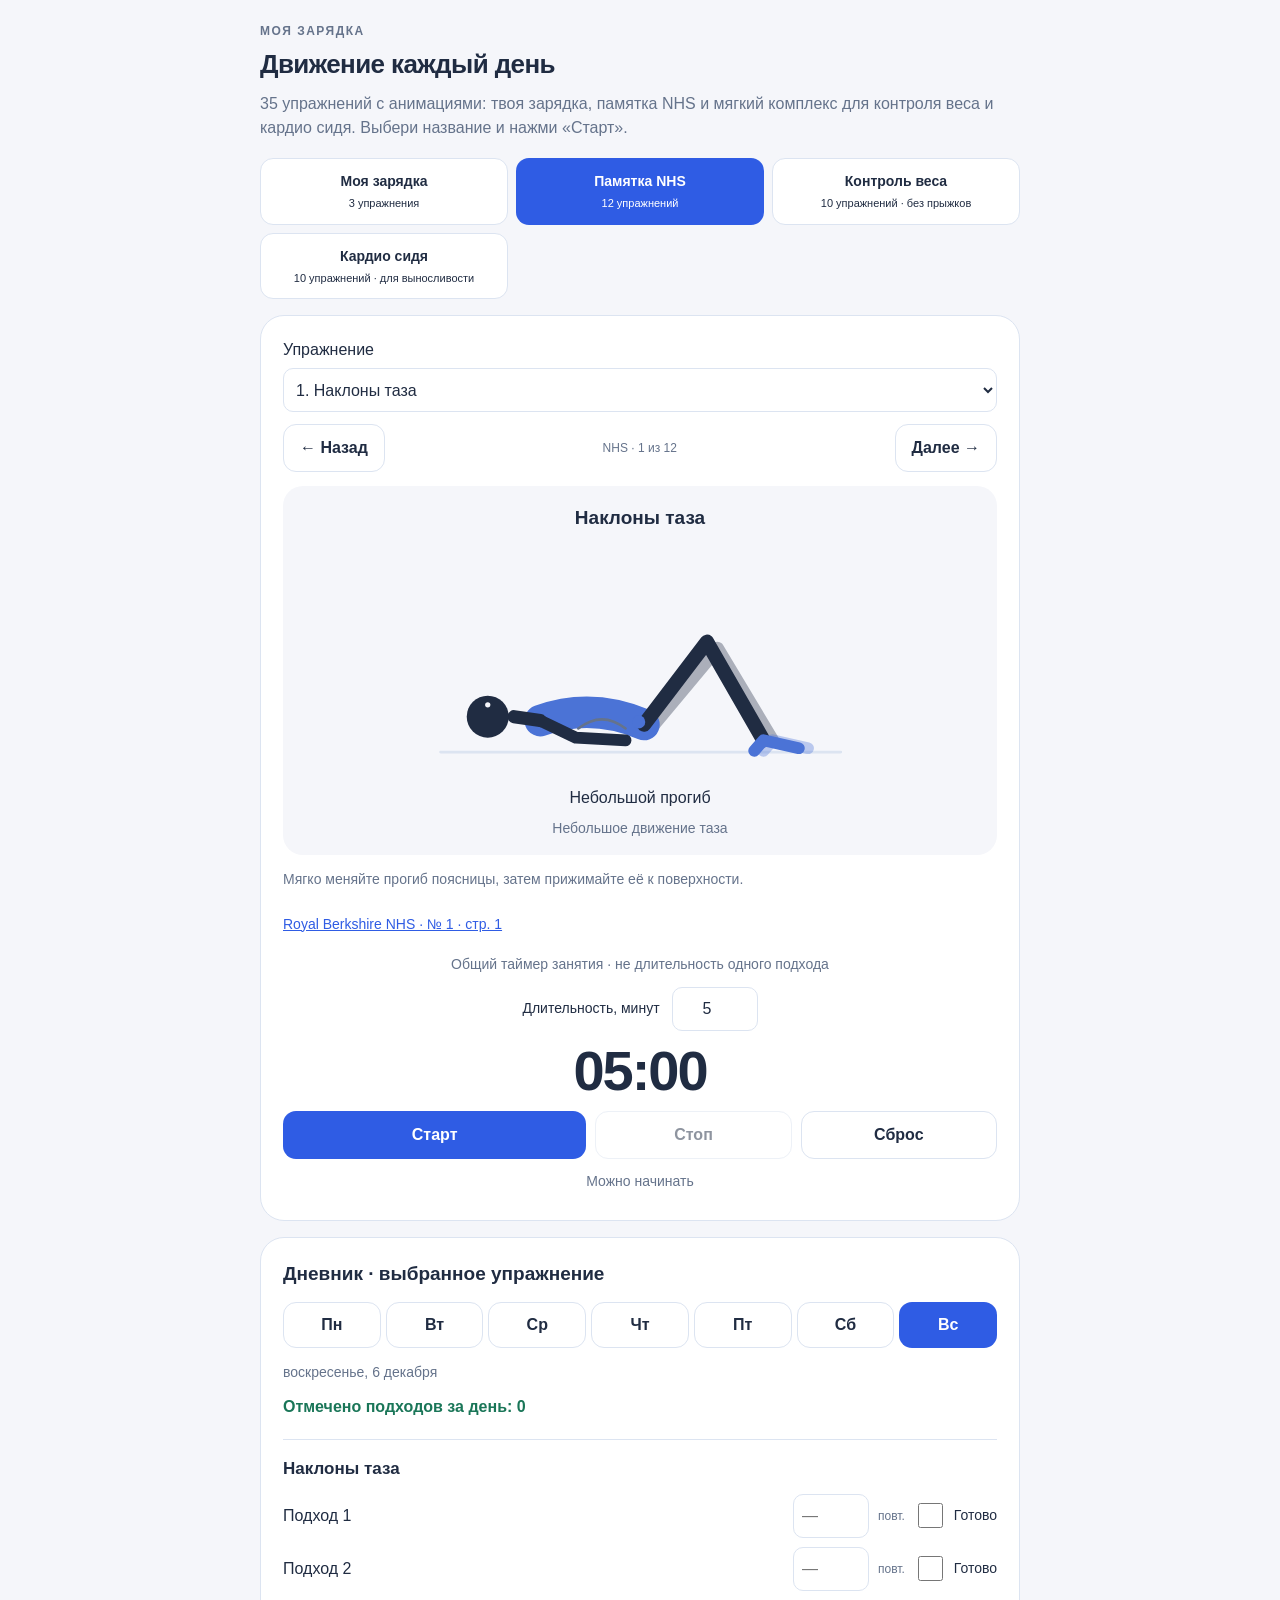
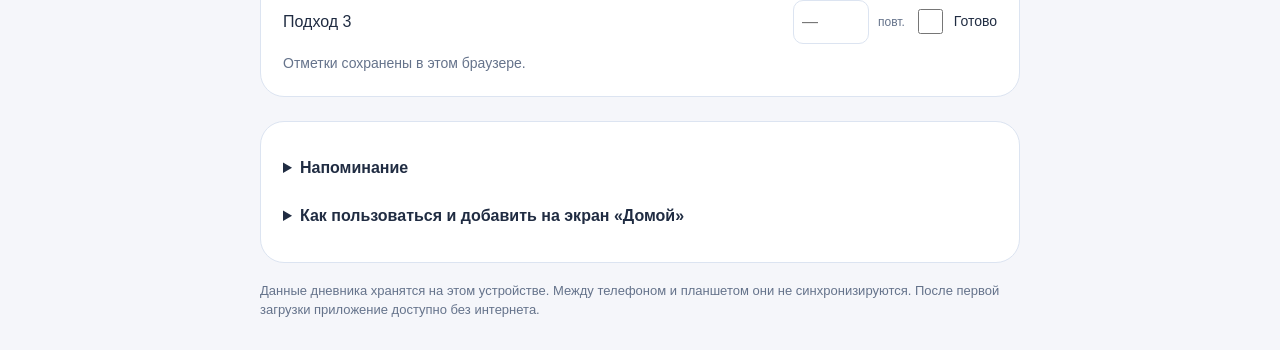
==== index.html @ 51c85629 "Add 10 seated cardio animations and fix opposite arm movement when marching" ====
<!doctype html>
<html lang="ru"><head><meta charset="utf-8"><meta name="viewport" content="width=device-width,initial-scale=1,viewport-fit=cover"><meta name="theme-color" content="#2f5ce4"><meta name="apple-mobile-web-app-capable" content="yes"><meta name="apple-mobile-web-app-title" content="Зарядка"><meta name="apple-mobile-web-app-status-bar-style" content="default"><meta name="description" content="Личный дневник зарядки с анимациями упражнений, таймером и отметками подходов."><title>Моя зарядка</title><link rel="stylesheet" href="./style.css?v=8"><link rel="manifest" href="./manifest.webmanifest"><link rel="apple-touch-icon" href="./assets/apple-touch-icon.png"><link rel="icon" href="./assets/icon-192.png"></head><body><main>
<div id="morning-workout-animated">
  <section data-screen="workout">
    <div class="viz-row" style="justify-content:space-between">
      <div><div class="eyebrow">Моя зарядка</div><h2>Движение каждый день</h2></div>
      
    </div>
    <p class="intro">35 упражнений с анимациями: твоя зарядка, памятка NHS и мягкий комплекс для контроля веса и кардио сидя. Выбери название и нажми «Старт».</p>
    <nav class="block-picker" aria-label="Блоки упражнений">
      <button type="button" class="btn" data-action="group-personal">Моя зарядка <small>3 упражнения</small></button>
      <button type="button" class="btn" data-action="group-nhs">Памятка NHS <small>12 упражнений</small></button>
      <button type="button" class="btn" data-action="group-weight">Контроль веса <small>10 упражнений · без прыжков</small></button>
      <button type="button" class="btn" data-action="group-cardio">Кардио сидя <small>10 упражнений · для выносливости</small></button>
    </nav>
    <p class="weight-guidance text-small" data-value="cardio-guidance" hidden>Выбирай подходящие движения, не обязательно все подряд. Устойчивый стул, стопы достают до пола. Начни с лёгкой разминки; заверши постепенным замедлением. Дыши свободно, сохраняй возможность говорить. Делай паузы по самочувствию. При головокружении, боли в груди или необычной одышке остановись. При нарушении равновесия согласуй новые движения с физиотерапевтом. Это варианты для выбора, а не индивидуальная программа. Темп рисунка условный; в дневнике отмечаются секунды движения.</p>
    <p class="weight-guidance text-small" data-value="weight-guidance" hidden>Мягкий старт: выбирай комфортные движения и увеличивай нагрузку постепенно. Не обязательно делать все 10 подряд. Контроль веса зависит также от питания и регулярной активности. При боли или плохом самочувствии остановись; при ограничениях согласуй упражнения с врачом. Для упражнений со стулом нужна устойчивая опора без колёс.</p>
    <section class="paper">
      <label class="form-label">Упражнение<select class="form-control" data-value="exercise-picker" aria-label="Выберите упражнение"></select></label>
      <div class="viz-row exercise-navigation"><button type="button" class="btn" data-action="previous">← Назад</button><span class="text-small" data-value="exercise-origin">NHS · 1 из 12</span><button type="button" class="btn" data-action="next">Далее →</button></div>
      <div class="movement-stage">
      <h3 data-value="exercise-name">Подъём на носки</h3>
      <svg data-value="movement" viewBox="0 0 360 260" role="img" aria-label="Нарисованная фигура показывает подъём пяток с опорой" style="width:100%;max-width:420px;display:block;margin:auto;color:var(--foreground)">
        <title data-value="movement-title">Подъём на носки</title>
        <g data-value="movement-art"></g>
      </svg>
      <div class="text-center" data-value="movement-phase">Пятки опущены</div>
      <div class="text-small text-center" data-value="movement-detail">Две стопы на полу · показ с опорой</div>
      </div>
      <div class="guidance" data-value="exercise-description"></div>
      <a data-value="exercise-source" class="source-link" target="_blank" rel="noopener" hidden></a>
      <div class="timer-area"><div class="text-small text-center">Общий таймер занятия · не длительность одного подхода</div>
      <label class="duration-label">Длительность, минут <input class="form-control" type="number" min="1" max="180" step="1" inputmode="numeric" value="5" data-value="duration" aria-label="Длительность в минутах"></label>
      <h1 class="tabular-nums text-center" data-value="timer" role="timer">05:00</h1>
      <div class="viz-row timer-controls">
        <button type="button" class="btn btn-primary" data-action="start">Старт</button>
        <button type="button" class="btn" data-action="stop">Стоп</button>
        <button type="button" class="btn" data-action="reset">Сброс</button>
      </div>
      <div class="text-small text-center" data-value="timer-status" role="status">Можно начинать</div></div>
    </section>
    <section class="paper diary">
    <h3>Дневник · выбранное упражнение</h3>
    <div class="days" data-value="days" aria-label="Дни недели"></div>
    <div data-value="date" class="text-small"></div>
    <div data-value="progress" role="status" style="margin:12px 0"></div>
    <div data-value="exercises"></div>
    <p data-value="save-status" class="text-small" role="status"></p>
    </section>
    <section class="paper reminder-save"><details>
      <summary style="padding:12px 0">Напоминание</summary>
      <div class="viz-controls">
        <label class="form-label">Время <input type="time" class="form-control" data-value="reminder-time" value="08:00"></label>
        <button type="button" class="btn" data-action="reminder">Включить</button>
      </div>
      <p data-value="reminder-status" class="text-small" role="status">Выключено</p>
      <p class="text-small" id="reminderHelp">Показ напоминания работает при открытой странице. Для напоминания при закрытом приложении добавь ежедневное событие в календарь.</p>
      <button type="button" class="btn" data-action="calendar">Добавить в календарь</button>
    </details>
    <details><summary>Как пользоваться и добавить на экран «Домой»</summary>
      <p>Выбери упражнение и нажми «Старт». Укажи от 1 до 180 минут. Кнопка «Старт» превращается в «Паузу», затем в «Продолжить». «Стоп» завершает занятие, «Сброс» возвращает выбранную длительность. Чтобы изменить минуты во время занятия, сначала нажми «Сброс». Отмечай подходы в дневнике самостоятельно: анимация не считает твои движения.</p>
      <p>В Safari: «Поделиться» → «На экран Домой» → «Открывать как веб-приложение», если переключатель показан → «Добавить».</p>
      <p>Повторения и темп анимации — настройки дневника и условный показ, а не назначенная нагрузка. Для упражнений NHS повторения и секунды оставлены пустыми. Выполняй упражнения из своей согласованной программы; при боли прекрати упражнение.</p>
      <p>Все 12 базовых упражнений NHS доступны в списке. Это библиотека демонстраций, а не назначение выполнять весь комплекс. Выбирай упражнения, согласованные с физиотерапевтом.</p>
    </details></section>
    <p class="footnote">Данные дневника хранятся на этом устройстве. Между телефоном и планшетом они не синхронизируются. После первой загрузки приложение доступно без интернета.</p>
  </section>
</div>

<noscript>Для анимации и дневника включи JavaScript в Safari.</noscript></main><script src="./exercises.js?v=8"></script><script src="./poses.js?v=8"></script><script src="./app.js?v=8"></script></body></html>
---- style.css ----
:root{color-scheme:light dark;--background:light-dark(#f5f6fa,#11161f);--foreground:light-dark(#202c42,#ecf1fb);--card:light-dark(#fff,#1a2332);--muted:light-dark(#e8eef8,#2c384d);--muted-foreground:light-dark(#65738b,#a4b3cd);--border:light-dark(#dce4f1,#344159);--primary:light-dark(#2f5ce4,#96b4ff);--primary-foreground:light-dark(#fff,#14234b);--viz-series-1:light-dark(#4b73d6,#9ab6ff);--good:light-dark(#1a7658,#8ce1bd)}
*{box-sizing:border-box}body{margin:0;background:var(--background);color:var(--foreground);font:16px/1.5 -apple-system,BlinkMacSystemFont,'Segoe UI',sans-serif;padding:max(22px,env(safe-area-inset-top)) max(14px,env(safe-area-inset-right)) max(30px,env(safe-area-inset-bottom)) max(14px,env(safe-area-inset-left))}main{max-width:760px;margin:auto}h1,h2,h3,p{margin:0}h2{font-size:26px;letter-spacing:-.6px}h3{font-size:19px}button,input,summary{font:inherit}button,summary{touch-action:manipulation}button{cursor:pointer}button:focus-visible,input:focus-visible,summary:focus-visible{outline:3px solid var(--primary);outline-offset:3px}[hidden]{display:none!important}.btn{display:inline-flex;align-items:center;justify-content:center;gap:8px;border:1px solid var(--border);border-radius:13px;padding:11px 16px;min-height:46px;background:var(--card);color:var(--foreground);font-weight:600;text-decoration:none}.btn:hover{filter:brightness(.98)}.btn-primary,.btn[aria-pressed=true]{background:var(--primary);color:var(--primary-foreground);border-color:transparent}.btn-ghost{background:transparent}.btn-block{width:100%}.viz-row,.viz-controls{display:flex;gap:9px;align-items:center;flex-wrap:wrap}.form-control{width:100%;min-height:44px;padding:8px;border:1px solid var(--border);border-radius:10px;background:var(--card);color:var(--foreground);font-size:16px}.form-label{display:grid;gap:6px}.form-check{display:flex;gap:8px;align-items:center;cursor:pointer;min-height:44px}.form-check-input{width:25px;height:25px;accent-color:var(--primary)}.text-small{font-size:14px;color:var(--muted-foreground)}.text-center{text-align:center}.tabular-nums{font-variant-numeric:tabular-nums}.paper{background:var(--card);border:1px solid var(--border);border-radius:24px;padding:22px}.eyebrow{font-size:12px;letter-spacing:1.5px;text-transform:uppercase;font-weight:600;color:var(--muted-foreground);margin-bottom:5px}.intro{color:var(--muted-foreground);margin:8px 0 18px}.exercise-picker{display:grid;grid-template-columns:repeat(2,minmax(0,1fr));gap:9px}.exercise-picker .btn{display:flex;align-items:flex-start;text-align:left;flex-direction:column;gap:3px;padding:13px}.exercise-picker small{font-size:12px;font-weight:400;opacity:.85}.movement-stage{border-radius:20px;background:var(--background);padding:10px 8px 16px;margin-top:14px}.movement-stage h3{text-align:center;margin:8px 0}.movement-stage svg{height:235px}.movement-stage [data-value=movement-detail]{max-width:440px;margin:8px auto 0}.timer-area{display:grid;gap:12px;margin:18px 0 6px}.timer-area h1{font-size:56px;line-height:1;font-weight:650;letter-spacing:-2px}.timer-controls{justify-content:center}.timer-controls .btn{min-width:88px}.diary{margin-top:16px}.days{display:grid;grid-template-columns:repeat(7,minmax(0,1fr));gap:5px;margin:14px 0}.days .btn{padding:9px 0;min-width:0}.exercise-log{border-top:1px solid var(--border);margin-top:20px;padding-top:16px}.exercise-log>button{font-size:17px;border:0;padding-left:0;background:transparent;min-height:44px}.set-row{justify-content:space-between;margin:9px 0}.source-link{color:var(--primary);font-size:14px;display:inline-block;margin-top:10px}.guidance{margin:14px 0;font-size:14px;color:var(--muted-foreground)}summary{cursor:pointer;padding:12px 0;font-weight:600}details p{margin:10px 0}hr{border:0;border-top:1px solid var(--border);margin:18px 0}.footnote{font-size:13px;color:var(--muted-foreground);margin-top:18px}.form-check-label{font-size:14px}[data-value=progress]{color:var(--good);font-weight:600}#reminderHelp{max-width:540px}.reminder-save{margin-top:24px}a{color:var(--primary)}@media(max-width:380px){.paper{padding:15px}.exercise-picker .btn{padding:11px;font-size:14px}.timer-controls .btn{min-width:75px;padding:10px 13px}.set-row{gap:5px}.form-check{gap:5px}.viz-row{gap:7px}h2{font-size:23px}}@media(prefers-reduced-motion:reduce){*{scroll-behavior:auto!important}}

.exercise-navigation{justify-content:space-between;margin:12px 0}.exercise-navigation .btn{min-width:92px}.movement-stage svg{height:245px}.exercise-log h3{font-size:17px;margin-bottom:12px}.set-row .text-small{font-size:12px}@media(max-width:380px){.exercise-navigation .btn{min-width:80px;padding:10px}.set-row>span{font-size:14px}.set-row .viz-row{gap:6px}.set-row .form-check-label{font-size:13px}}

.block-picker{display:grid;grid-template-columns:repeat(3,minmax(0,1fr));gap:8px;margin-bottom:16px}.block-picker .btn{flex-direction:column;text-align:center;font-size:14px;padding:12px 6px;gap:3px}.block-picker small{font-size:11px;font-weight:400}.weight-guidance{margin:0 0 18px;padding:14px;border-radius:14px;background:var(--muted)}.duration-label{display:flex;gap:12px;align-items:center;justify-content:center;font-size:14px}.duration-label input{width:86px;text-align:center}.btn:disabled{opacity:.5;cursor:default}input:disabled{opacity:.65}@media(max-width:380px){.block-picker{grid-template-columns:1fr}.block-picker .btn{flex-direction:row;justify-content:space-between;padding:10px 12px}.block-picker small{font-size:12px}}

.timer-controls{flex-wrap:nowrap}.timer-controls .btn{min-width:0;flex:1;padding:11px 8px}.timer-controls [data-action=start]{flex:1.6}

.exercise-navigation{flex-wrap:nowrap}.exercise-navigation [data-value=exercise-origin]{flex:1;min-width:0;text-align:center;font-size:12px}
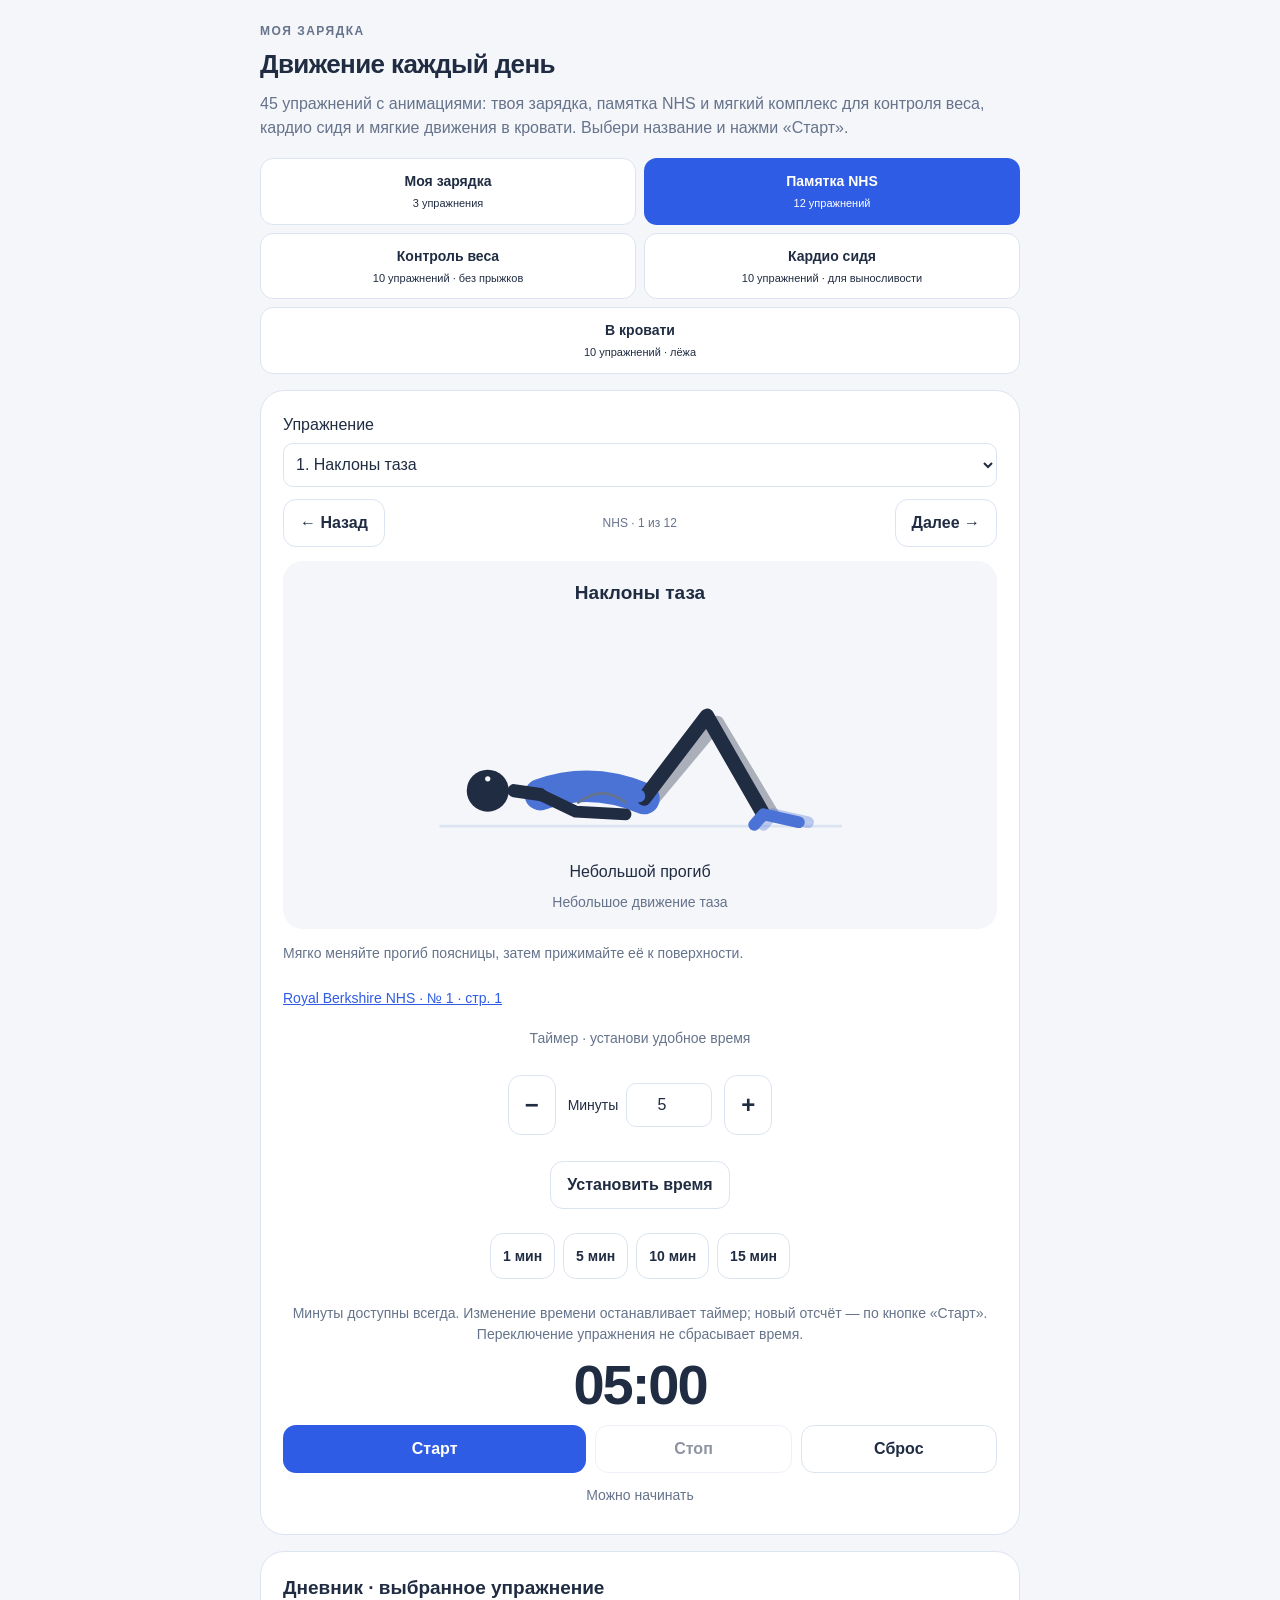
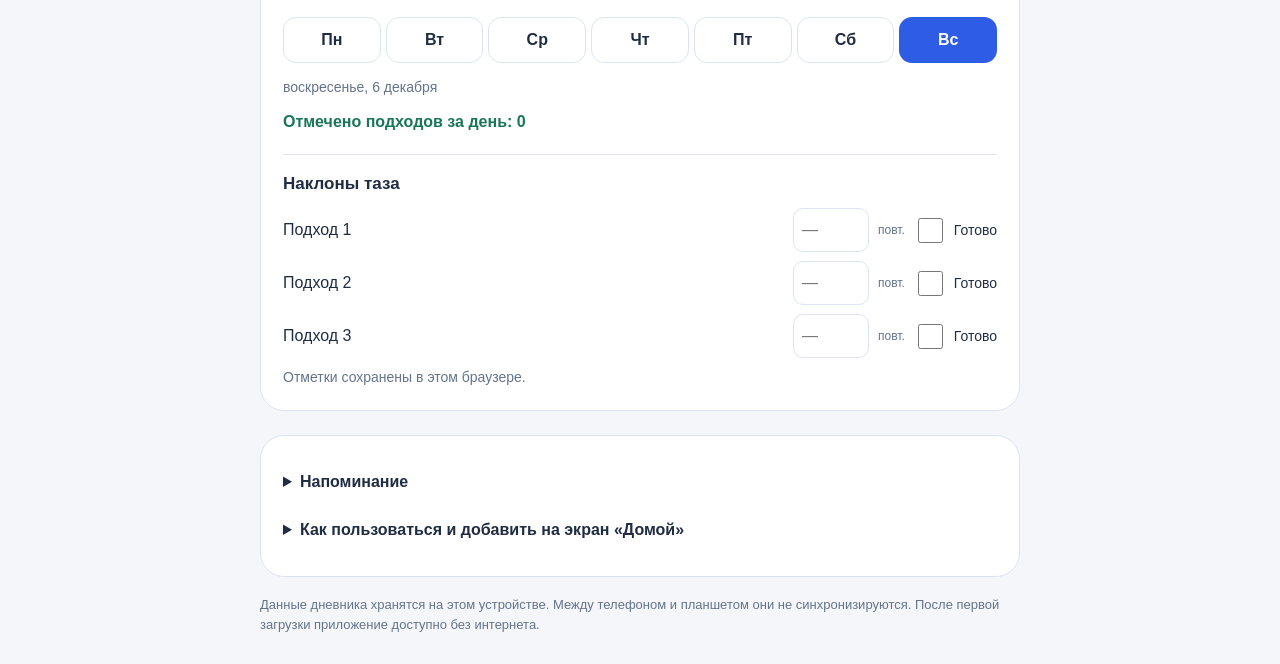
==== commit 53a12cf7: "Make timer editable in every state and add 10 animated bed exercises" ====
--- a/index.html
+++ b/index.html
@@ -1,18 +1,20 @@
 <!doctype html>
-<html lang="ru"><head><meta charset="utf-8"><meta name="viewport" content="width=device-width,initial-scale=1,viewport-fit=cover"><meta name="theme-color" content="#2f5ce4"><meta name="apple-mobile-web-app-capable" content="yes"><meta name="apple-mobile-web-app-title" content="Зарядка"><meta name="apple-mobile-web-app-status-bar-style" content="default"><meta name="description" content="Личный дневник зарядки с анимациями упражнений, таймером и отметками подходов."><title>Моя зарядка</title><link rel="stylesheet" href="./style.css?v=8"><link rel="manifest" href="./manifest.webmanifest"><link rel="apple-touch-icon" href="./assets/apple-touch-icon.png"><link rel="icon" href="./assets/icon-192.png"></head><body><main>
+<html lang="ru"><head><meta charset="utf-8"><meta name="viewport" content="width=device-width,initial-scale=1,viewport-fit=cover"><meta name="theme-color" content="#2f5ce4"><meta name="apple-mobile-web-app-capable" content="yes"><meta name="apple-mobile-web-app-title" content="Зарядка"><meta name="apple-mobile-web-app-status-bar-style" content="default"><meta name="description" content="Личный дневник зарядки с анимациями упражнений, таймером и отметками подходов."><title>Моя зарядка</title><link rel="stylesheet" href="./style.css?v=9"><link rel="manifest" href="./manifest.webmanifest"><link rel="apple-touch-icon" href="./assets/apple-touch-icon.png"><link rel="icon" href="./assets/icon-192.png"></head><body><main>
 <div id="morning-workout-animated">
   <section data-screen="workout">
     <div class="viz-row" style="justify-content:space-between">
       <div><div class="eyebrow">Моя зарядка</div><h2>Движение каждый день</h2></div>
       
     </div>
-    <p class="intro">35 упражнений с анимациями: твоя зарядка, памятка NHS и мягкий комплекс для контроля веса и кардио сидя. Выбери название и нажми «Старт».</p>
+    <p class="intro">45 упражнений с анимациями: твоя зарядка, памятка NHS и мягкий комплекс для контроля веса, кардио сидя и мягкие движения в кровати. Выбери название и нажми «Старт».</p>
     <nav class="block-picker" aria-label="Блоки упражнений">
       <button type="button" class="btn" data-action="group-personal">Моя зарядка <small>3 упражнения</small></button>
       <button type="button" class="btn" data-action="group-nhs">Памятка NHS <small>12 упражнений</small></button>
       <button type="button" class="btn" data-action="group-weight">Контроль веса <small>10 упражнений · без прыжков</small></button>
       <button type="button" class="btn" data-action="group-cardio">Кардио сидя <small>10 упражнений · для выносливости</small></button>
+      <button type="button" class="btn" data-action="group-bed">В кровати <small>10 упражнений · лёжа</small></button>
     </nav>
+    <p class="weight-guidance text-small" data-value="bed-guidance" hidden>Мягкие движения после пробуждения. Ляг удобно на спину, подальше от края; матрас должен поддерживать тело, рядом должно быть место для движения. Не нужно выполнять все 10 подряд. Начинай с небольшой комфортной амплитуды, без рывков и задержки дыхания. При боли, головокружении или ухудшении самочувствия остановись. Это подборка из памяток NHS, а не личное назначение: согласуй подходящие упражнения с физиотерапевтом. Повторы и время удержаний выбираются индивидуально. Подсветка мышц показывает напряжение, а не подъём тела.</p>
     <p class="weight-guidance text-small" data-value="cardio-guidance" hidden>Выбирай подходящие движения, не обязательно все подряд. Устойчивый стул, стопы достают до пола. Начни с лёгкой разминки; заверши постепенным замедлением. Дыши свободно, сохраняй возможность говорить. Делай паузы по самочувствию. При головокружении, боли в груди или необычной одышке остановись. При нарушении равновесия согласуй новые движения с физиотерапевтом. Это варианты для выбора, а не индивидуальная программа. Темп рисунка условный; в дневнике отмечаются секунды движения.</p>
     <p class="weight-guidance text-small" data-value="weight-guidance" hidden>Мягкий старт: выбирай комфортные движения и увеличивай нагрузку постепенно. Не обязательно делать все 10 подряд. Контроль веса зависит также от питания и регулярной активности. При боли или плохом самочувствии остановись; при ограничениях согласуй упражнения с врачом. Для упражнений со стулом нужна устойчивая опора без колёс.</p>
     <section class="paper">
@@ -29,8 +31,9 @@
       </div>
       <div class="guidance" data-value="exercise-description"></div>
       <a data-value="exercise-source" class="source-link" target="_blank" rel="noopener" hidden></a>
-      <div class="timer-area"><div class="text-small text-center">Общий таймер занятия · не длительность одного подхода</div>
-      <label class="duration-label">Длительность, минут <input class="form-control" type="number" min="1" max="180" step="1" inputmode="numeric" value="5" data-value="duration" aria-label="Длительность в минутах"></label>
+      <div class="timer-area"><div class="text-small text-center">Таймер · установи удобное время</div>
+      <div class="minute-editor"><button type="button" class="btn" data-action="minute-minus" aria-label="Уменьшить на одну минуту">−</button><label class="duration-label">Минуты <input class="form-control" type="number" min="1" max="180" step="1" inputmode="numeric" value="5" data-value="duration" aria-label="Длительность в минутах"></label><button type="button" class="btn" data-action="minute-plus" aria-label="Увеличить на одну минуту">+</button></div>
+<div class="text-center"><button type="button" class="btn" data-action="apply-minutes">Установить время</button></div><div class="timer-presets" aria-label="Быстрый выбор минут"><button type="button" class="btn" data-action="minutes-1">1 мин</button><button type="button" class="btn" data-action="minutes-5">5 мин</button><button type="button" class="btn" data-action="minutes-10">10 мин</button><button type="button" class="btn" data-action="minutes-15">15 мин</button></div><p class="text-small text-center">Минуты доступны всегда. Изменение времени останавливает таймер; новый отсчёт — по кнопке «Старт». Переключение упражнения не сбрасывает время.</p>
       <h1 class="tabular-nums text-center" data-value="timer" role="timer">05:00</h1>
       <div class="viz-row timer-controls">
         <button type="button" class="btn btn-primary" data-action="start">Старт</button>
@@ -58,7 +61,7 @@
       <button type="button" class="btn" data-action="calendar">Добавить в календарь</button>
     </details>
     <details><summary>Как пользоваться и добавить на экран «Домой»</summary>
-      <p>Выбери упражнение и нажми «Старт». Укажи от 1 до 180 минут. Кнопка «Старт» превращается в «Паузу», затем в «Продолжить». «Стоп» завершает занятие, «Сброс» возвращает выбранную длительность. Чтобы изменить минуты во время занятия, сначала нажми «Сброс». Отмечай подходы в дневнике самостоятельно: анимация не считает твои движения.</p>
+      <p>Выбери упражнение и нажми «Старт». Укажи от 1 до 180 минут. Кнопка «Старт» превращается в «Паузу», затем в «Продолжить». «Стоп» завершает занятие, «Сброс» возвращает выбранную длительность. Минуты доступны всегда: введи число, нажми «−» / «+» или выбери готовое время. Новая длительность останавливает отсчёт и ждёт кнопки «Старт». Отмечай подходы в дневнике самостоятельно: анимация не считает твои движения.</p>
       <p>В Safari: «Поделиться» → «На экран Домой» → «Открывать как веб-приложение», если переключатель показан → «Добавить».</p>
       <p>Повторения и темп анимации — настройки дневника и условный показ, а не назначенная нагрузка. Для упражнений NHS повторения и секунды оставлены пустыми. Выполняй упражнения из своей согласованной программы; при боли прекрати упражнение.</p>
       <p>Все 12 базовых упражнений NHS доступны в списке. Это библиотека демонстраций, а не назначение выполнять весь комплекс. Выбирай упражнения, согласованные с физиотерапевтом.</p>
@@ -67,4 +70,4 @@
   </section>
 </div>
 
-<noscript>Для анимации и дневника включи JavaScript в Safari.</noscript></main><script src="./exercises.js?v=8"></script><script src="./poses.js?v=8"></script><script src="./app.js?v=8"></script></body></html>
+<noscript>Для анимации и дневника включи JavaScript в Safari.</noscript></main><script src="./exercises.js?v=9"></script><script src="./poses.js?v=9"></script><script src="./app.js?v=9"></script></body></html>
--- a/style.css
+++ b/style.css
@@ -8,3 +8,5 @@
 .timer-controls{flex-wrap:nowrap}.timer-controls .btn{min-width:0;flex:1;padding:11px 8px}.timer-controls [data-action=start]{flex:1.6}
 
 .exercise-navigation{flex-wrap:nowrap}.exercise-navigation [data-value=exercise-origin]{flex:1;min-width:0;text-align:center;font-size:12px}
+
+.minute-editor{display:flex;align-items:center;justify-content:center;gap:12px;margin:14px 0}.minute-editor .btn{min-width:48px;font-size:24px}.minute-editor .duration-label{gap:8px}.timer-presets{display:flex;justify-content:center;flex-wrap:wrap;gap:8px;margin:12px 0}.timer-presets .btn{font-size:14px;padding:8px 12px}.block-picker{grid-template-columns:repeat(2,minmax(0,1fr))}.block-picker .btn:last-child{grid-column:1 / -1}@media(max-width:380px){.block-picker{grid-template-columns:1fr}}
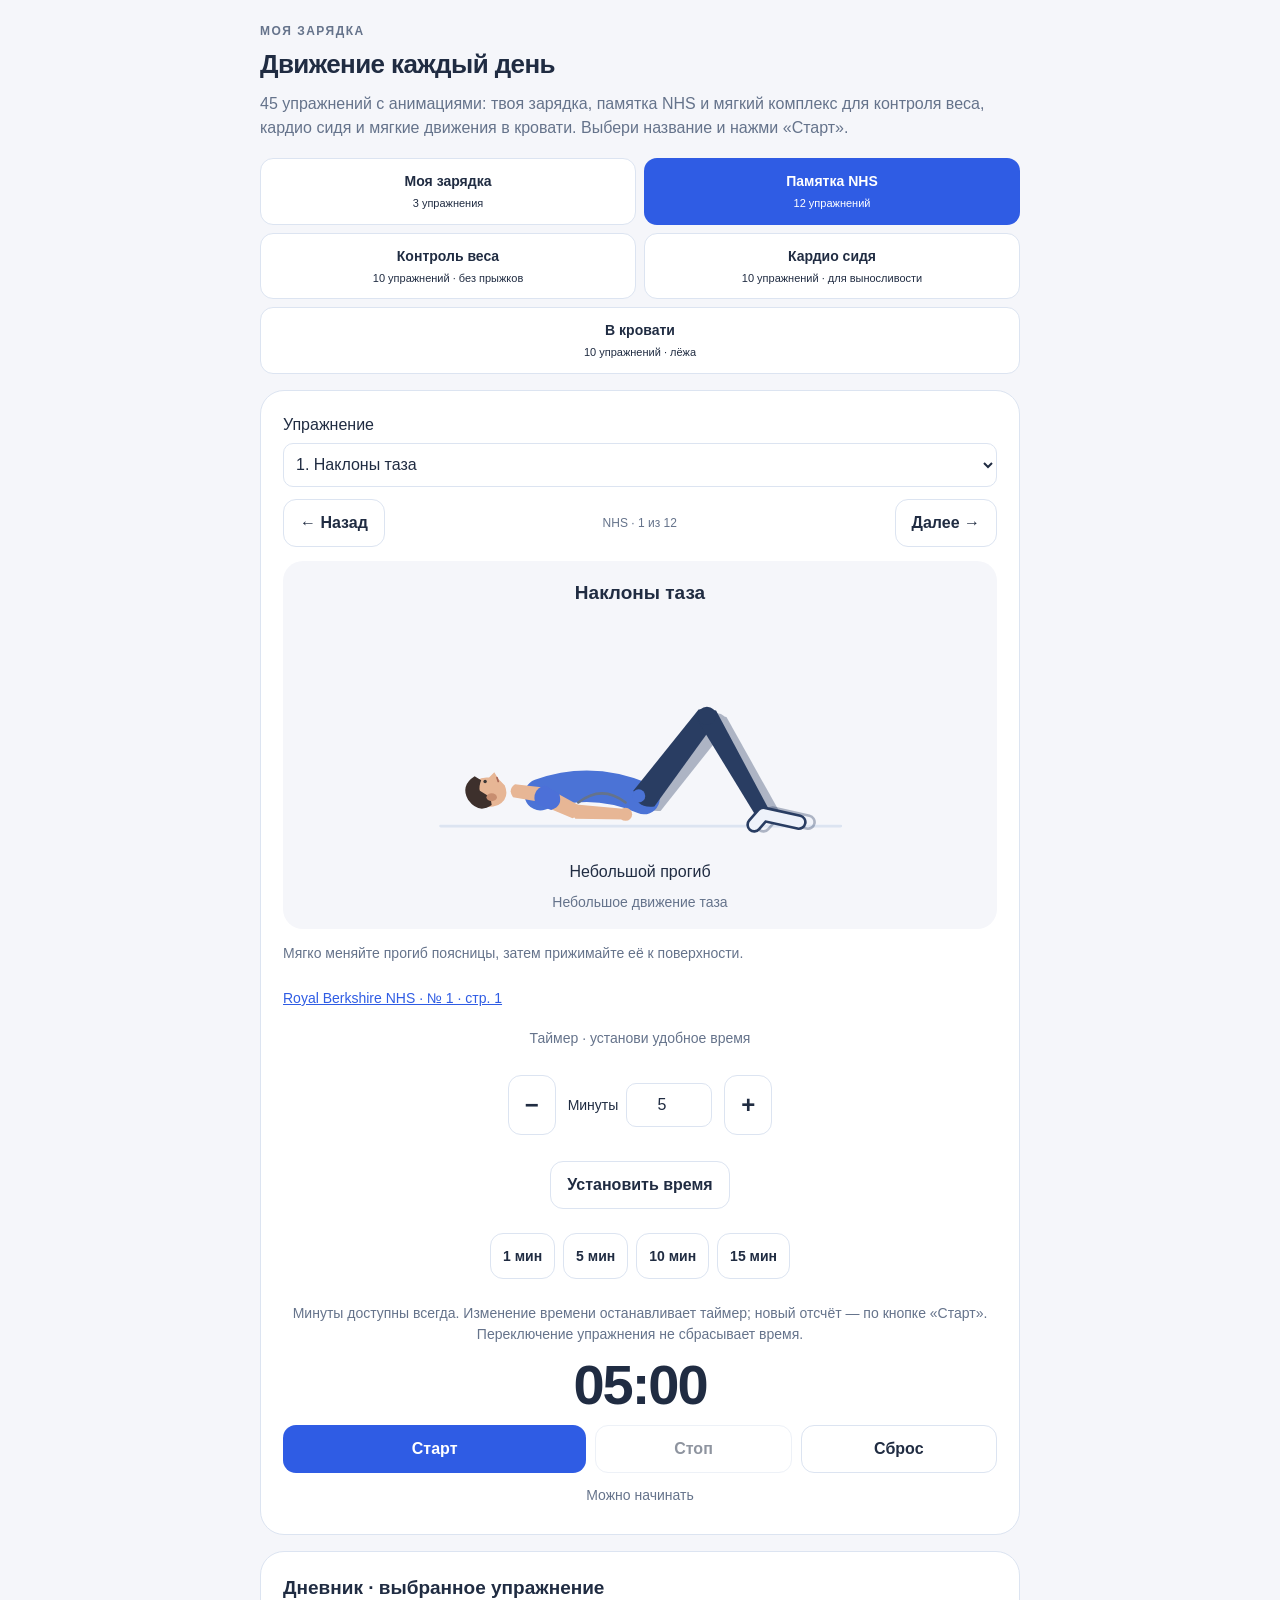
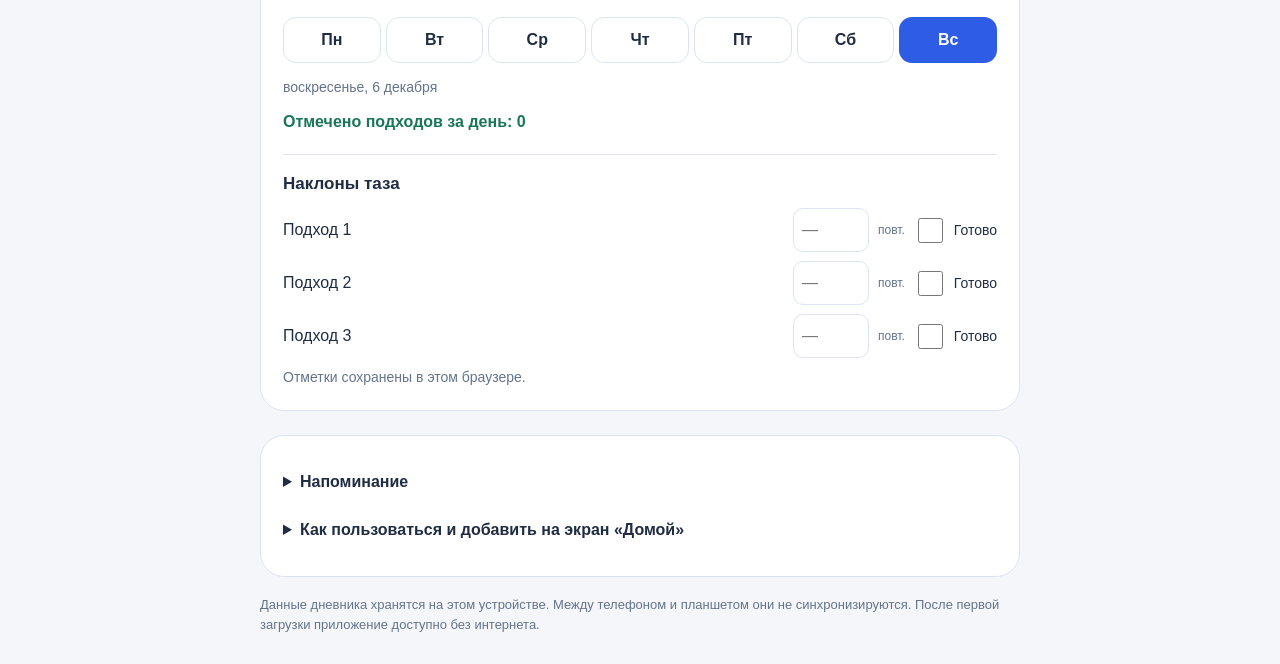
==== commit 349c40ac: "Replace stick figures with articulated human illustrations in all exercise animations" ====
--- a/index.html
+++ b/index.html
@@ -1,5 +1,5 @@
 <!doctype html>
-<html lang="ru"><head><meta charset="utf-8"><meta name="viewport" content="width=device-width,initial-scale=1,viewport-fit=cover"><meta name="theme-color" content="#2f5ce4"><meta name="apple-mobile-web-app-capable" content="yes"><meta name="apple-mobile-web-app-title" content="Зарядка"><meta name="apple-mobile-web-app-status-bar-style" content="default"><meta name="description" content="Личный дневник зарядки с анимациями упражнений, таймером и отметками подходов."><title>Моя зарядка</title><link rel="stylesheet" href="./style.css?v=9"><link rel="manifest" href="./manifest.webmanifest"><link rel="apple-touch-icon" href="./assets/apple-touch-icon.png"><link rel="icon" href="./assets/icon-192.png"></head><body><main>
+<html lang="ru"><head><meta charset="utf-8"><meta name="viewport" content="width=device-width,initial-scale=1,viewport-fit=cover"><meta name="theme-color" content="#2f5ce4"><meta name="apple-mobile-web-app-capable" content="yes"><meta name="apple-mobile-web-app-title" content="Зарядка"><meta name="apple-mobile-web-app-status-bar-style" content="default"><meta name="description" content="Личный дневник зарядки с анимациями упражнений, таймером и отметками подходов."><title>Моя зарядка</title><link rel="stylesheet" href="./style.css?v=10"><link rel="manifest" href="./manifest.webmanifest"><link rel="apple-touch-icon" href="./assets/apple-touch-icon.png"><link rel="icon" href="./assets/icon-192.png"></head><body><main>
 <div id="morning-workout-animated">
   <section data-screen="workout">
     <div class="viz-row" style="justify-content:space-between">
@@ -70,4 +70,5 @@
   </section>
 </div>
 
-<noscript>Для анимации и дневника включи JavaScript в Safari.</noscript></main><script src="./exercises.js?v=9"></script><script src="./poses.js?v=9"></script><script src="./app.js?v=9"></script></body></html>
+<noscript>Для анимации и дневника включи JavaScript в Safari.</noscript></main><script src="./exercises.js?v=10"></script><script src="./poses.js?v=10"></script><script src="./app.js?v=10"></script></body></html>
+
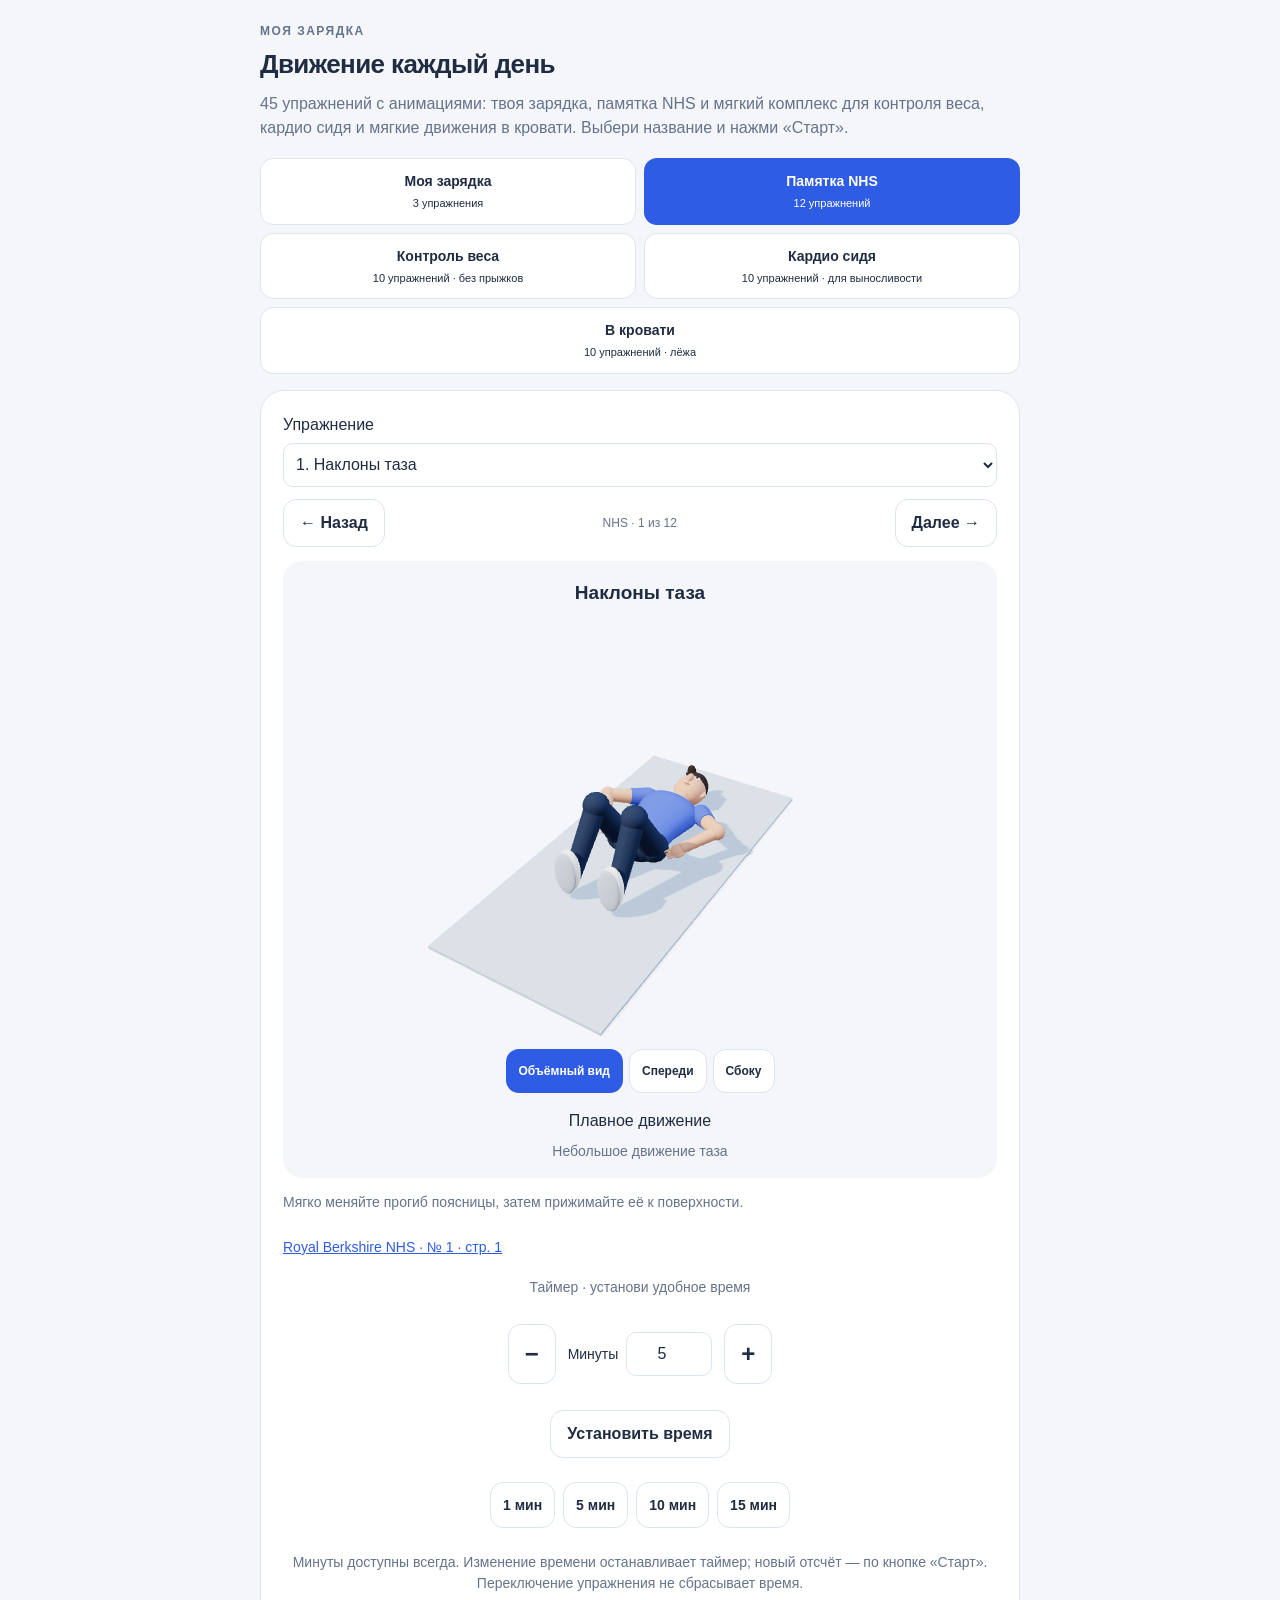
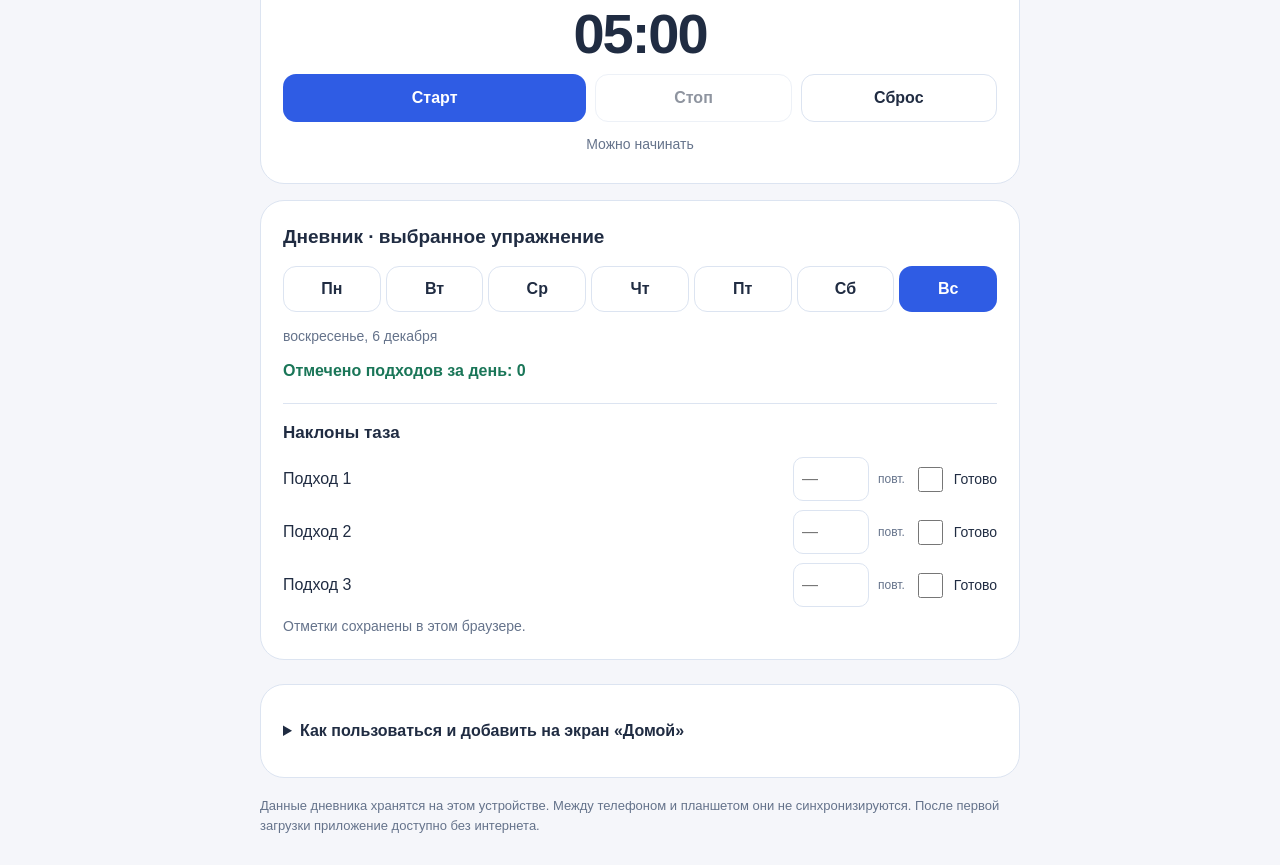
==== commit 7fd7be01: "Add articulated 3D trainer for all 45 exercises, camera views and smooth motion; remove reminders" ====
--- a/index.html
+++ b/index.html
@@ -1,5 +1,5 @@
 <!doctype html>
-<html lang="ru"><head><meta charset="utf-8"><meta name="viewport" content="width=device-width,initial-scale=1,viewport-fit=cover"><meta name="theme-color" content="#2f5ce4"><meta name="apple-mobile-web-app-capable" content="yes"><meta name="apple-mobile-web-app-title" content="Зарядка"><meta name="apple-mobile-web-app-status-bar-style" content="default"><meta name="description" content="Личный дневник зарядки с анимациями упражнений, таймером и отметками подходов."><title>Моя зарядка</title><link rel="stylesheet" href="./style.css?v=10"><link rel="manifest" href="./manifest.webmanifest"><link rel="apple-touch-icon" href="./assets/apple-touch-icon.png"><link rel="icon" href="./assets/icon-192.png"></head><body><main>
+<html lang="ru"><head><meta charset="utf-8"><meta name="viewport" content="width=device-width,initial-scale=1,viewport-fit=cover"><meta name="theme-color" content="#2f5ce4"><meta name="apple-mobile-web-app-capable" content="yes"><meta name="apple-mobile-web-app-title" content="Зарядка"><meta name="apple-mobile-web-app-status-bar-style" content="default"><meta name="description" content="Личный дневник зарядки с анимациями упражнений, таймером и отметками подходов."><title>Моя зарядка</title><link rel="stylesheet" href="./style.css?v=12"><link rel="manifest" href="./manifest.webmanifest"><link rel="apple-touch-icon" href="./assets/apple-touch-icon.png"><link rel="icon" href="./assets/icon-192.png"></head><body><main>
 <div id="morning-workout-animated">
   <section data-screen="workout">
     <div class="viz-row" style="justify-content:space-between">
@@ -22,6 +22,8 @@
       <div class="viz-row exercise-navigation"><button type="button" class="btn" data-action="previous">← Назад</button><span class="text-small" data-value="exercise-origin">NHS · 1 из 12</span><button type="button" class="btn" data-action="next">Далее →</button></div>
       <div class="movement-stage">
       <h3 data-value="exercise-name">Подъём на носки</h3>
+      <div class="three-stage" data-value="three-stage" hidden></div>
+      <div class="view-controls" data-value="view-controls" hidden role="group" aria-label="Ракурс модели"><button class="btn" type="button" data-view="three" aria-pressed="true">Объёмный вид</button><button class="btn" type="button" data-view="front" aria-pressed="false">Спереди</button><button class="btn" type="button" data-view="side" aria-pressed="false">Сбоку</button></div>
       <svg data-value="movement" viewBox="0 0 360 260" role="img" aria-label="Нарисованная фигура показывает подъём пяток с опорой" style="width:100%;max-width:420px;display:block;margin:auto;color:var(--foreground)">
         <title data-value="movement-title">Подъём на носки</title>
         <g data-value="movement-art"></g>
@@ -50,16 +52,7 @@
     <div data-value="exercises"></div>
     <p data-value="save-status" class="text-small" role="status"></p>
     </section>
-    <section class="paper reminder-save"><details>
-      <summary style="padding:12px 0">Напоминание</summary>
-      <div class="viz-controls">
-        <label class="form-label">Время <input type="time" class="form-control" data-value="reminder-time" value="08:00"></label>
-        <button type="button" class="btn" data-action="reminder">Включить</button>
-      </div>
-      <p data-value="reminder-status" class="text-small" role="status">Выключено</p>
-      <p class="text-small" id="reminderHelp">Показ напоминания работает при открытой странице. Для напоминания при закрытом приложении добавь ежедневное событие в календарь.</p>
-      <button type="button" class="btn" data-action="calendar">Добавить в календарь</button>
-    </details>
+    <section class="paper help-section">
     <details><summary>Как пользоваться и добавить на экран «Домой»</summary>
       <p>Выбери упражнение и нажми «Старт». Укажи от 1 до 180 минут. Кнопка «Старт» превращается в «Паузу», затем в «Продолжить». «Стоп» завершает занятие, «Сброс» возвращает выбранную длительность. Минуты доступны всегда: введи число, нажми «−» / «+» или выбери готовое время. Новая длительность останавливает отсчёт и ждёт кнопки «Старт». Отмечай подходы в дневнике самостоятельно: анимация не считает твои движения.</p>
       <p>В Safari: «Поделиться» → «На экран Домой» → «Открывать как веб-приложение», если переключатель показан → «Добавить».</p>
@@ -70,5 +63,5 @@
   </section>
 </div>
 
-<noscript>Для анимации и дневника включи JavaScript в Safari.</noscript></main><script src="./exercises.js?v=10"></script><script src="./poses.js?v=10"></script><script src="./app.js?v=10"></script></body></html>
+<noscript>Для анимации и дневника включи JavaScript в Safari.</noscript></main><script src="./exercises.js?v=12"></script><script src="./poses.js?v=12"></script><script src="./app.js?v=12"></script><script type="module" src="./trainer3d.js?v=12"></script></body></html>
 
--- a/style.css
+++ b/style.css
@@ -1,5 +1,5 @@
 :root{color-scheme:light dark;--background:light-dark(#f5f6fa,#11161f);--foreground:light-dark(#202c42,#ecf1fb);--card:light-dark(#fff,#1a2332);--muted:light-dark(#e8eef8,#2c384d);--muted-foreground:light-dark(#65738b,#a4b3cd);--border:light-dark(#dce4f1,#344159);--primary:light-dark(#2f5ce4,#96b4ff);--primary-foreground:light-dark(#fff,#14234b);--viz-series-1:light-dark(#4b73d6,#9ab6ff);--good:light-dark(#1a7658,#8ce1bd)}
-*{box-sizing:border-box}body{margin:0;background:var(--background);color:var(--foreground);font:16px/1.5 -apple-system,BlinkMacSystemFont,'Segoe UI',sans-serif;padding:max(22px,env(safe-area-inset-top)) max(14px,env(safe-area-inset-right)) max(30px,env(safe-area-inset-bottom)) max(14px,env(safe-area-inset-left))}main{max-width:760px;margin:auto}h1,h2,h3,p{margin:0}h2{font-size:26px;letter-spacing:-.6px}h3{font-size:19px}button,input,summary{font:inherit}button,summary{touch-action:manipulation}button{cursor:pointer}button:focus-visible,input:focus-visible,summary:focus-visible{outline:3px solid var(--primary);outline-offset:3px}[hidden]{display:none!important}.btn{display:inline-flex;align-items:center;justify-content:center;gap:8px;border:1px solid var(--border);border-radius:13px;padding:11px 16px;min-height:46px;background:var(--card);color:var(--foreground);font-weight:600;text-decoration:none}.btn:hover{filter:brightness(.98)}.btn-primary,.btn[aria-pressed=true]{background:var(--primary);color:var(--primary-foreground);border-color:transparent}.btn-ghost{background:transparent}.btn-block{width:100%}.viz-row,.viz-controls{display:flex;gap:9px;align-items:center;flex-wrap:wrap}.form-control{width:100%;min-height:44px;padding:8px;border:1px solid var(--border);border-radius:10px;background:var(--card);color:var(--foreground);font-size:16px}.form-label{display:grid;gap:6px}.form-check{display:flex;gap:8px;align-items:center;cursor:pointer;min-height:44px}.form-check-input{width:25px;height:25px;accent-color:var(--primary)}.text-small{font-size:14px;color:var(--muted-foreground)}.text-center{text-align:center}.tabular-nums{font-variant-numeric:tabular-nums}.paper{background:var(--card);border:1px solid var(--border);border-radius:24px;padding:22px}.eyebrow{font-size:12px;letter-spacing:1.5px;text-transform:uppercase;font-weight:600;color:var(--muted-foreground);margin-bottom:5px}.intro{color:var(--muted-foreground);margin:8px 0 18px}.exercise-picker{display:grid;grid-template-columns:repeat(2,minmax(0,1fr));gap:9px}.exercise-picker .btn{display:flex;align-items:flex-start;text-align:left;flex-direction:column;gap:3px;padding:13px}.exercise-picker small{font-size:12px;font-weight:400;opacity:.85}.movement-stage{border-radius:20px;background:var(--background);padding:10px 8px 16px;margin-top:14px}.movement-stage h3{text-align:center;margin:8px 0}.movement-stage svg{height:235px}.movement-stage [data-value=movement-detail]{max-width:440px;margin:8px auto 0}.timer-area{display:grid;gap:12px;margin:18px 0 6px}.timer-area h1{font-size:56px;line-height:1;font-weight:650;letter-spacing:-2px}.timer-controls{justify-content:center}.timer-controls .btn{min-width:88px}.diary{margin-top:16px}.days{display:grid;grid-template-columns:repeat(7,minmax(0,1fr));gap:5px;margin:14px 0}.days .btn{padding:9px 0;min-width:0}.exercise-log{border-top:1px solid var(--border);margin-top:20px;padding-top:16px}.exercise-log>button{font-size:17px;border:0;padding-left:0;background:transparent;min-height:44px}.set-row{justify-content:space-between;margin:9px 0}.source-link{color:var(--primary);font-size:14px;display:inline-block;margin-top:10px}.guidance{margin:14px 0;font-size:14px;color:var(--muted-foreground)}summary{cursor:pointer;padding:12px 0;font-weight:600}details p{margin:10px 0}hr{border:0;border-top:1px solid var(--border);margin:18px 0}.footnote{font-size:13px;color:var(--muted-foreground);margin-top:18px}.form-check-label{font-size:14px}[data-value=progress]{color:var(--good);font-weight:600}#reminderHelp{max-width:540px}.reminder-save{margin-top:24px}a{color:var(--primary)}@media(max-width:380px){.paper{padding:15px}.exercise-picker .btn{padding:11px;font-size:14px}.timer-controls .btn{min-width:75px;padding:10px 13px}.set-row{gap:5px}.form-check{gap:5px}.viz-row{gap:7px}h2{font-size:23px}}@media(prefers-reduced-motion:reduce){*{scroll-behavior:auto!important}}
+*{box-sizing:border-box}body{margin:0;background:var(--background);color:var(--foreground);font:16px/1.5 -apple-system,BlinkMacSystemFont,'Segoe UI',sans-serif;padding:max(22px,env(safe-area-inset-top)) max(14px,env(safe-area-inset-right)) max(30px,env(safe-area-inset-bottom)) max(14px,env(safe-area-inset-left))}main{max-width:760px;margin:auto}h1,h2,h3,p{margin:0}h2{font-size:26px;letter-spacing:-.6px}h3{font-size:19px}button,input,summary{font:inherit}button,summary{touch-action:manipulation}button{cursor:pointer}button:focus-visible,input:focus-visible,summary:focus-visible{outline:3px solid var(--primary);outline-offset:3px}[hidden]{display:none!important}.btn{display:inline-flex;align-items:center;justify-content:center;gap:8px;border:1px solid var(--border);border-radius:13px;padding:11px 16px;min-height:46px;background:var(--card);color:var(--foreground);font-weight:600;text-decoration:none}.btn:hover{filter:brightness(.98)}.btn-primary,.btn[aria-pressed=true]{background:var(--primary);color:var(--primary-foreground);border-color:transparent}.btn-ghost{background:transparent}.btn-block{width:100%}.viz-row,.viz-controls{display:flex;gap:9px;align-items:center;flex-wrap:wrap}.form-control{width:100%;min-height:44px;padding:8px;border:1px solid var(--border);border-radius:10px;background:var(--card);color:var(--foreground);font-size:16px}.form-label{display:grid;gap:6px}.form-check{display:flex;gap:8px;align-items:center;cursor:pointer;min-height:44px}.form-check-input{width:25px;height:25px;accent-color:var(--primary)}.text-small{font-size:14px;color:var(--muted-foreground)}.text-center{text-align:center}.tabular-nums{font-variant-numeric:tabular-nums}.paper{background:var(--card);border:1px solid var(--border);border-radius:24px;padding:22px}.eyebrow{font-size:12px;letter-spacing:1.5px;text-transform:uppercase;font-weight:600;color:var(--muted-foreground);margin-bottom:5px}.intro{color:var(--muted-foreground);margin:8px 0 18px}.exercise-picker{display:grid;grid-template-columns:repeat(2,minmax(0,1fr));gap:9px}.exercise-picker .btn{display:flex;align-items:flex-start;text-align:left;flex-direction:column;gap:3px;padding:13px}.exercise-picker small{font-size:12px;font-weight:400;opacity:.85}.movement-stage{border-radius:20px;background:var(--background);padding:10px 8px 16px;margin-top:14px}.movement-stage h3{text-align:center;margin:8px 0}.movement-stage svg{height:235px}.movement-stage [data-value=movement-detail]{max-width:440px;margin:8px auto 0}.timer-area{display:grid;gap:12px;margin:18px 0 6px}.timer-area h1{font-size:56px;line-height:1;font-weight:650;letter-spacing:-2px}.timer-controls{justify-content:center}.timer-controls .btn{min-width:88px}.diary{margin-top:16px}.days{display:grid;grid-template-columns:repeat(7,minmax(0,1fr));gap:5px;margin:14px 0}.days .btn{padding:9px 0;min-width:0}.exercise-log{border-top:1px solid var(--border);margin-top:20px;padding-top:16px}.exercise-log>button{font-size:17px;border:0;padding-left:0;background:transparent;min-height:44px}.set-row{justify-content:space-between;margin:9px 0}.source-link{color:var(--primary);font-size:14px;display:inline-block;margin-top:10px}.guidance{margin:14px 0;font-size:14px;color:var(--muted-foreground)}summary{cursor:pointer;padding:12px 0;font-weight:600}details p{margin:10px 0}hr{border:0;border-top:1px solid var(--border);margin:18px 0}.footnote{font-size:13px;color:var(--muted-foreground);margin-top:18px}.form-check-label{font-size:14px}[data-value=progress]{color:var(--good);font-weight:600}.help-section{margin-top:24px}a{color:var(--primary)}@media(max-width:380px){.paper{padding:15px}.exercise-picker .btn{padding:11px;font-size:14px}.timer-controls .btn{min-width:75px;padding:10px 13px}.set-row{gap:5px}.form-check{gap:5px}.viz-row{gap:7px}h2{font-size:23px}}@media(prefers-reduced-motion:reduce){*{scroll-behavior:auto!important}}
 
 .exercise-navigation{justify-content:space-between;margin:12px 0}.exercise-navigation .btn{min-width:92px}.movement-stage svg{height:245px}.exercise-log h3{font-size:17px;margin-bottom:12px}.set-row .text-small{font-size:12px}@media(max-width:380px){.exercise-navigation .btn{min-width:80px;padding:10px}.set-row>span{font-size:14px}.set-row .viz-row{gap:6px}.set-row .form-check-label{font-size:13px}}
 
@@ -10,3 +10,6 @@
 .exercise-navigation{flex-wrap:nowrap}.exercise-navigation [data-value=exercise-origin]{flex:1;min-width:0;text-align:center;font-size:12px}
 
 .minute-editor{display:flex;align-items:center;justify-content:center;gap:12px;margin:14px 0}.minute-editor .btn{min-width:48px;font-size:24px}.minute-editor .duration-label{gap:8px}.timer-presets{display:flex;justify-content:center;flex-wrap:wrap;gap:8px;margin:12px 0}.timer-presets .btn{font-size:14px;padding:8px 12px}.block-picker{grid-template-columns:repeat(2,minmax(0,1fr))}.block-picker .btn:last-child{grid-column:1 / -1}@media(max-width:380px){.block-picker{grid-template-columns:1fr}}
+
+
+.three-stage{width:100%;height:430px;max-width:640px;margin:auto}.three-stage canvas{display:block;width:100%;height:100%;border-radius:16px}.view-controls{display:flex;gap:6px;justify-content:center;flex-wrap:wrap;margin:4px 0 16px}.view-controls .btn{font-size:12px;padding:8px 12px;min-height:44px}@media(max-width:480px){.three-stage{height:350px}}
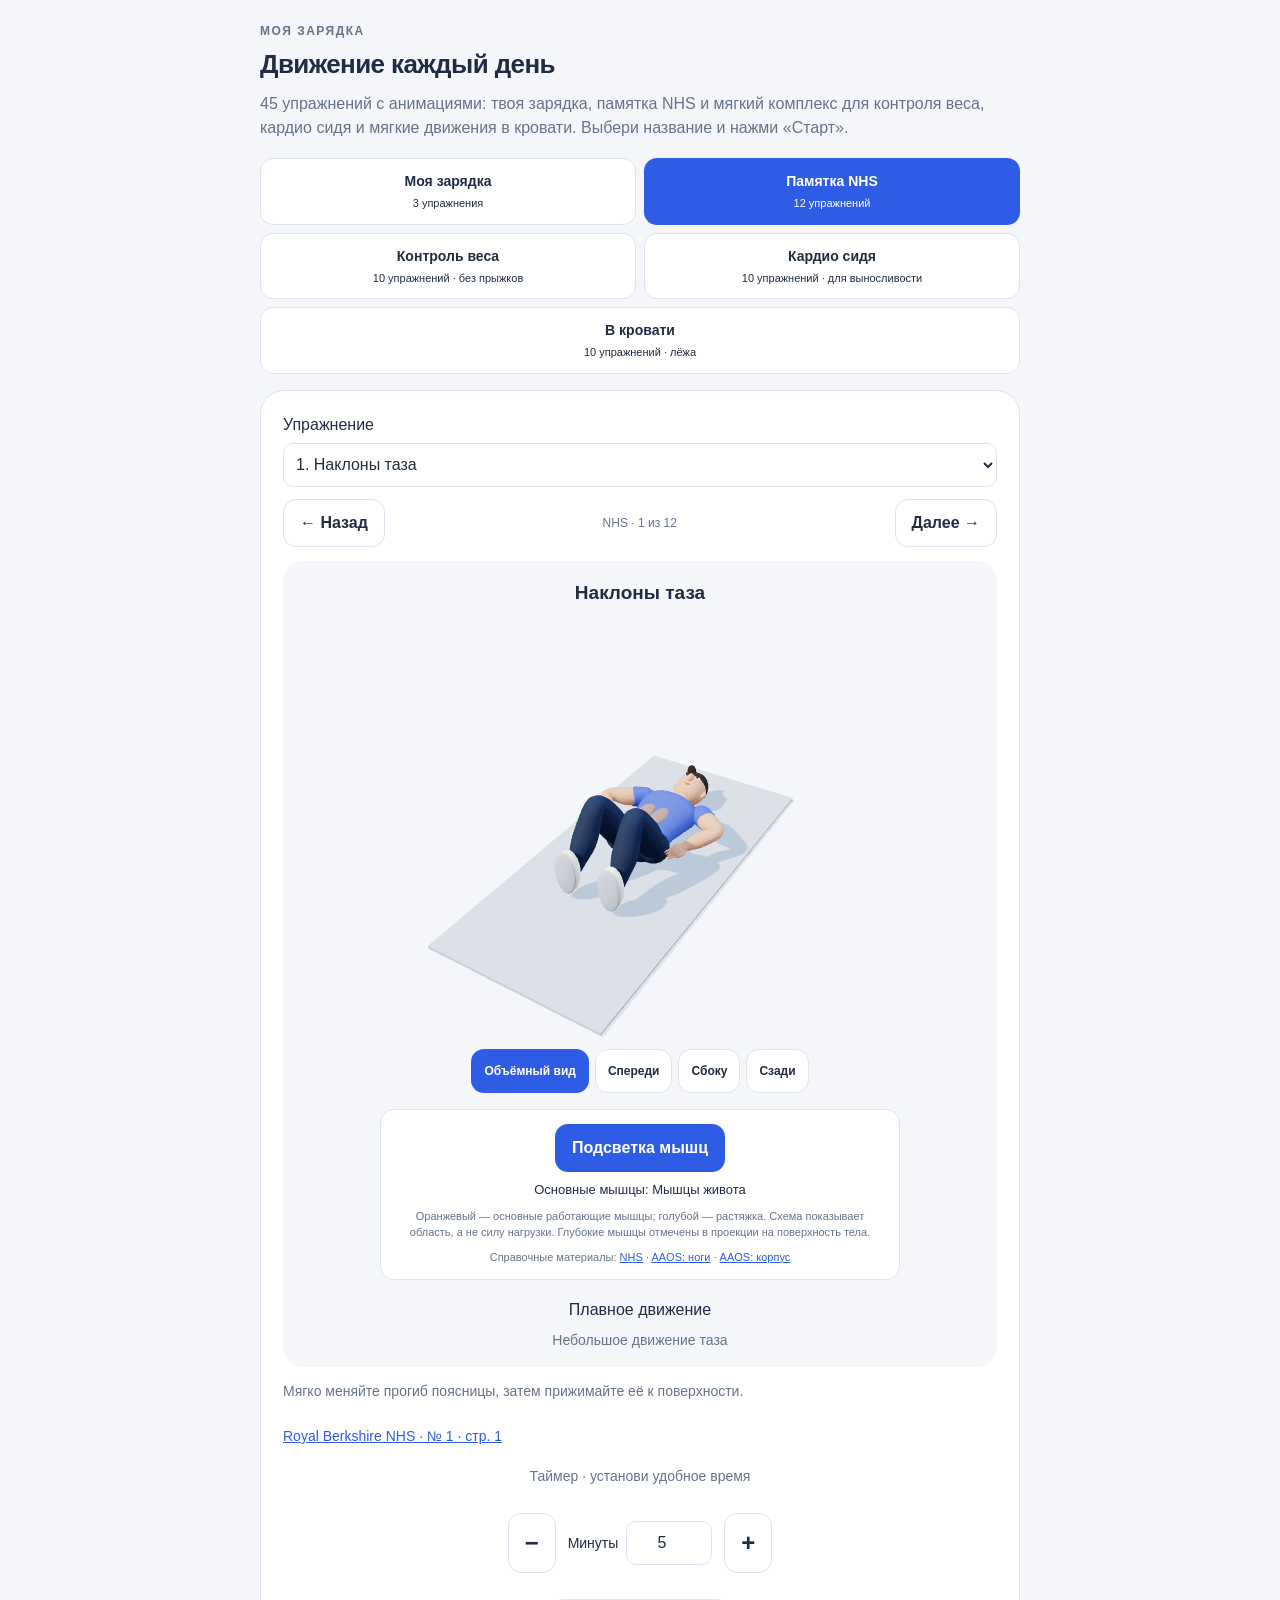
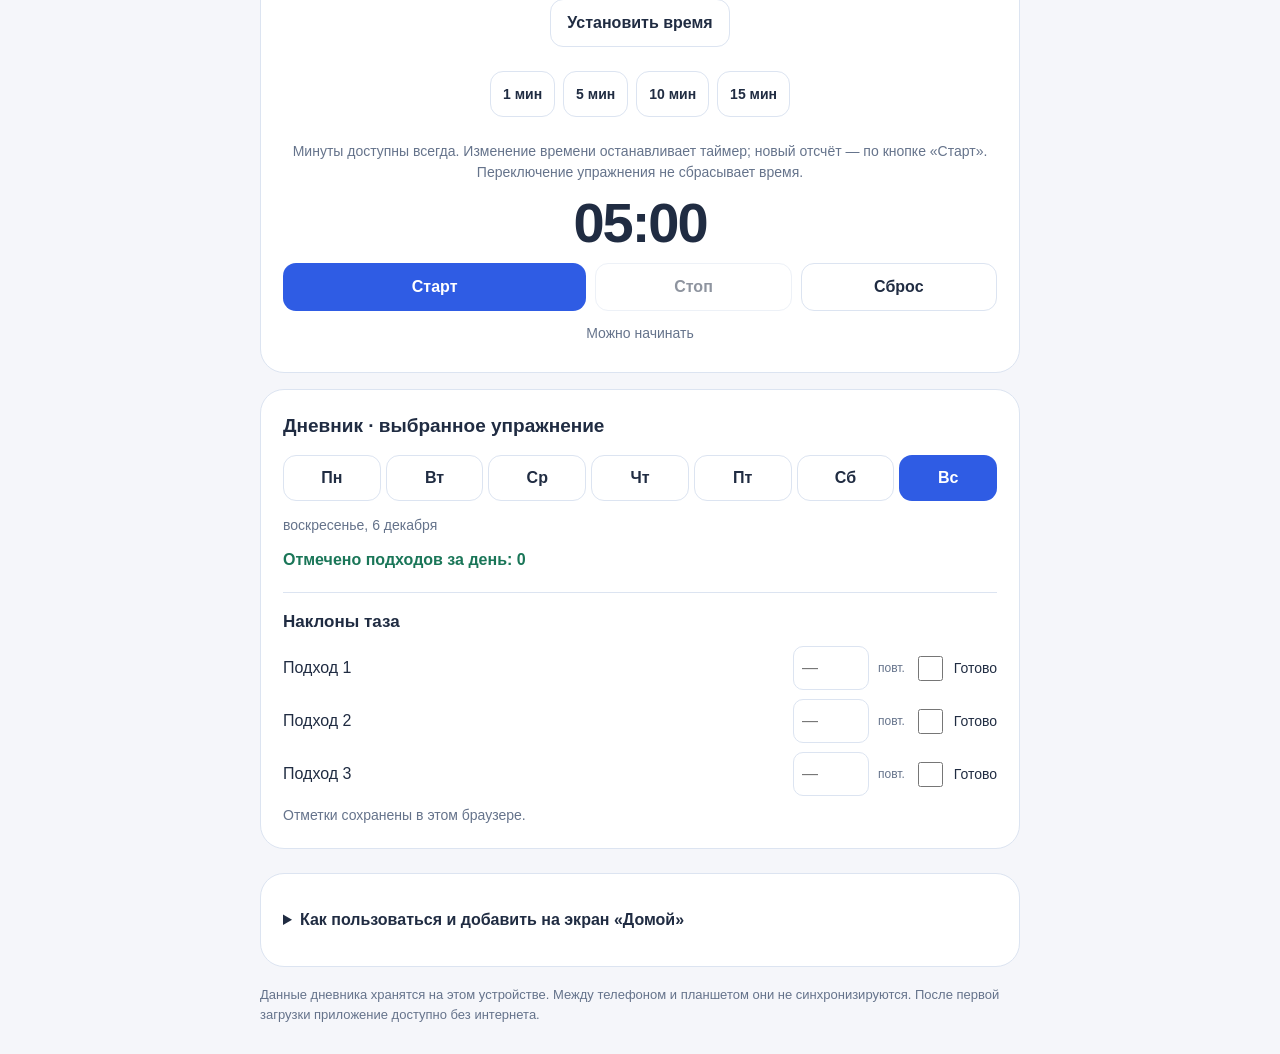
==== commit c5f8b0b6: "Fix rail grip and side-lying alignment; add smooth body contours and muscle highlighting" ====
--- a/index.html
+++ b/index.html
@@ -1,5 +1,5 @@
 <!doctype html>
-<html lang="ru"><head><meta charset="utf-8"><meta name="viewport" content="width=device-width,initial-scale=1,viewport-fit=cover"><meta name="theme-color" content="#2f5ce4"><meta name="apple-mobile-web-app-capable" content="yes"><meta name="apple-mobile-web-app-title" content="Зарядка"><meta name="apple-mobile-web-app-status-bar-style" content="default"><meta name="description" content="Личный дневник зарядки с анимациями упражнений, таймером и отметками подходов."><title>Моя зарядка</title><link rel="stylesheet" href="./style.css?v=12"><link rel="manifest" href="./manifest.webmanifest"><link rel="apple-touch-icon" href="./assets/apple-touch-icon.png"><link rel="icon" href="./assets/icon-192.png"></head><body><main>
+<html lang="ru"><head><meta charset="utf-8"><meta name="viewport" content="width=device-width,initial-scale=1,viewport-fit=cover"><meta name="theme-color" content="#2f5ce4"><meta name="apple-mobile-web-app-capable" content="yes"><meta name="apple-mobile-web-app-title" content="Зарядка"><meta name="apple-mobile-web-app-status-bar-style" content="default"><meta name="description" content="Личный дневник зарядки с анимациями упражнений, таймером и отметками подходов."><title>Моя зарядка</title><link rel="stylesheet" href="./style.css?v=13"><link rel="manifest" href="./manifest.webmanifest"><link rel="apple-touch-icon" href="./assets/apple-touch-icon.png"><link rel="icon" href="./assets/icon-192.png"></head><body><main>
 <div id="morning-workout-animated">
   <section data-screen="workout">
     <div class="viz-row" style="justify-content:space-between">
@@ -23,11 +23,12 @@
       <div class="movement-stage">
       <h3 data-value="exercise-name">Подъём на носки</h3>
       <div class="three-stage" data-value="three-stage" hidden></div>
-      <div class="view-controls" data-value="view-controls" hidden role="group" aria-label="Ракурс модели"><button class="btn" type="button" data-view="three" aria-pressed="true">Объёмный вид</button><button class="btn" type="button" data-view="front" aria-pressed="false">Спереди</button><button class="btn" type="button" data-view="side" aria-pressed="false">Сбоку</button></div>
+      <div class="view-controls" data-value="view-controls" hidden role="group" aria-label="Ракурс модели"><button class="btn" type="button" data-view="three" aria-pressed="true">Объёмный вид</button><button class="btn" type="button" data-view="front" aria-pressed="false">Спереди</button><button class="btn" type="button" data-view="side" aria-pressed="false">Сбоку</button><button class="btn" type="button" data-view="back" aria-pressed="false">Сзади</button></div>
       <svg data-value="movement" viewBox="0 0 360 260" role="img" aria-label="Нарисованная фигура показывает подъём пяток с опорой" style="width:100%;max-width:420px;display:block;margin:auto;color:var(--foreground)">
         <title data-value="movement-title">Подъём на носки</title>
         <g data-value="movement-art"></g>
       </svg>
+      <div class="muscle-panel" data-value="muscle-panel" hidden><button type="button" class="btn" data-action="muscles" aria-pressed="true">Подсветка мышц</button><p data-value="muscle-label"></p><p class="text-small">Оранжевый — основные работающие мышцы; голубой — растяжка. Схема показывает область, а не силу нагрузки. Глубокие мышцы отмечены в проекции на поверхность тела.</p><p class="text-small">Справочные материалы: <a href="https://www.nhs.uk/live-well/exercise/strength-exercises/" target="_blank" rel="noopener">NHS</a> · <a href="https://www.orthoinfo.org/recovery/hip-conditioning-program/" target="_blank" rel="noopener">AAOS: ноги</a> · <a href="https://www.orthoinfo.org/recovery/spine-conditioning-program/" target="_blank" rel="noopener">AAOS: корпус</a></p></div>
       <div class="text-center" data-value="movement-phase">Пятки опущены</div>
       <div class="text-small text-center" data-value="movement-detail">Две стопы на полу · показ с опорой</div>
       </div>
@@ -63,5 +64,6 @@
   </section>
 </div>
 
-<noscript>Для анимации и дневника включи JavaScript в Safari.</noscript></main><script src="./exercises.js?v=12"></script><script src="./poses.js?v=12"></script><script src="./app.js?v=12"></script><script type="module" src="./trainer3d.js?v=12"></script></body></html>
+<noscript>Для анимации и дневника включи JavaScript в Safari.</noscript></main><script src="./exercises.js?v=13"></script><script src="./poses.js?v=13"></script><script src="./app.js?v=13"></script><script type="module" src="./trainer3d.js?v=13"></script></body></html>
 
+
--- a/style.css
+++ b/style.css
@@ -13,3 +13,6 @@
 
 
 .three-stage{width:100%;height:430px;max-width:640px;margin:auto}.three-stage canvas{display:block;width:100%;height:100%;border-radius:16px}.view-controls{display:flex;gap:6px;justify-content:center;flex-wrap:wrap;margin:4px 0 16px}.view-controls .btn{font-size:12px;padding:8px 12px;min-height:44px}@media(max-width:480px){.three-stage{height:350px}}
+
+
+.muscle-panel{max-width:520px;margin:12px auto 18px;padding:14px;border:1px solid var(--border);border-radius:14px;background:var(--card);text-align:center}.muscle-panel p{margin-top:8px;font-size:13px}.muscle-panel .text-small{font-size:11px;line-height:1.5}
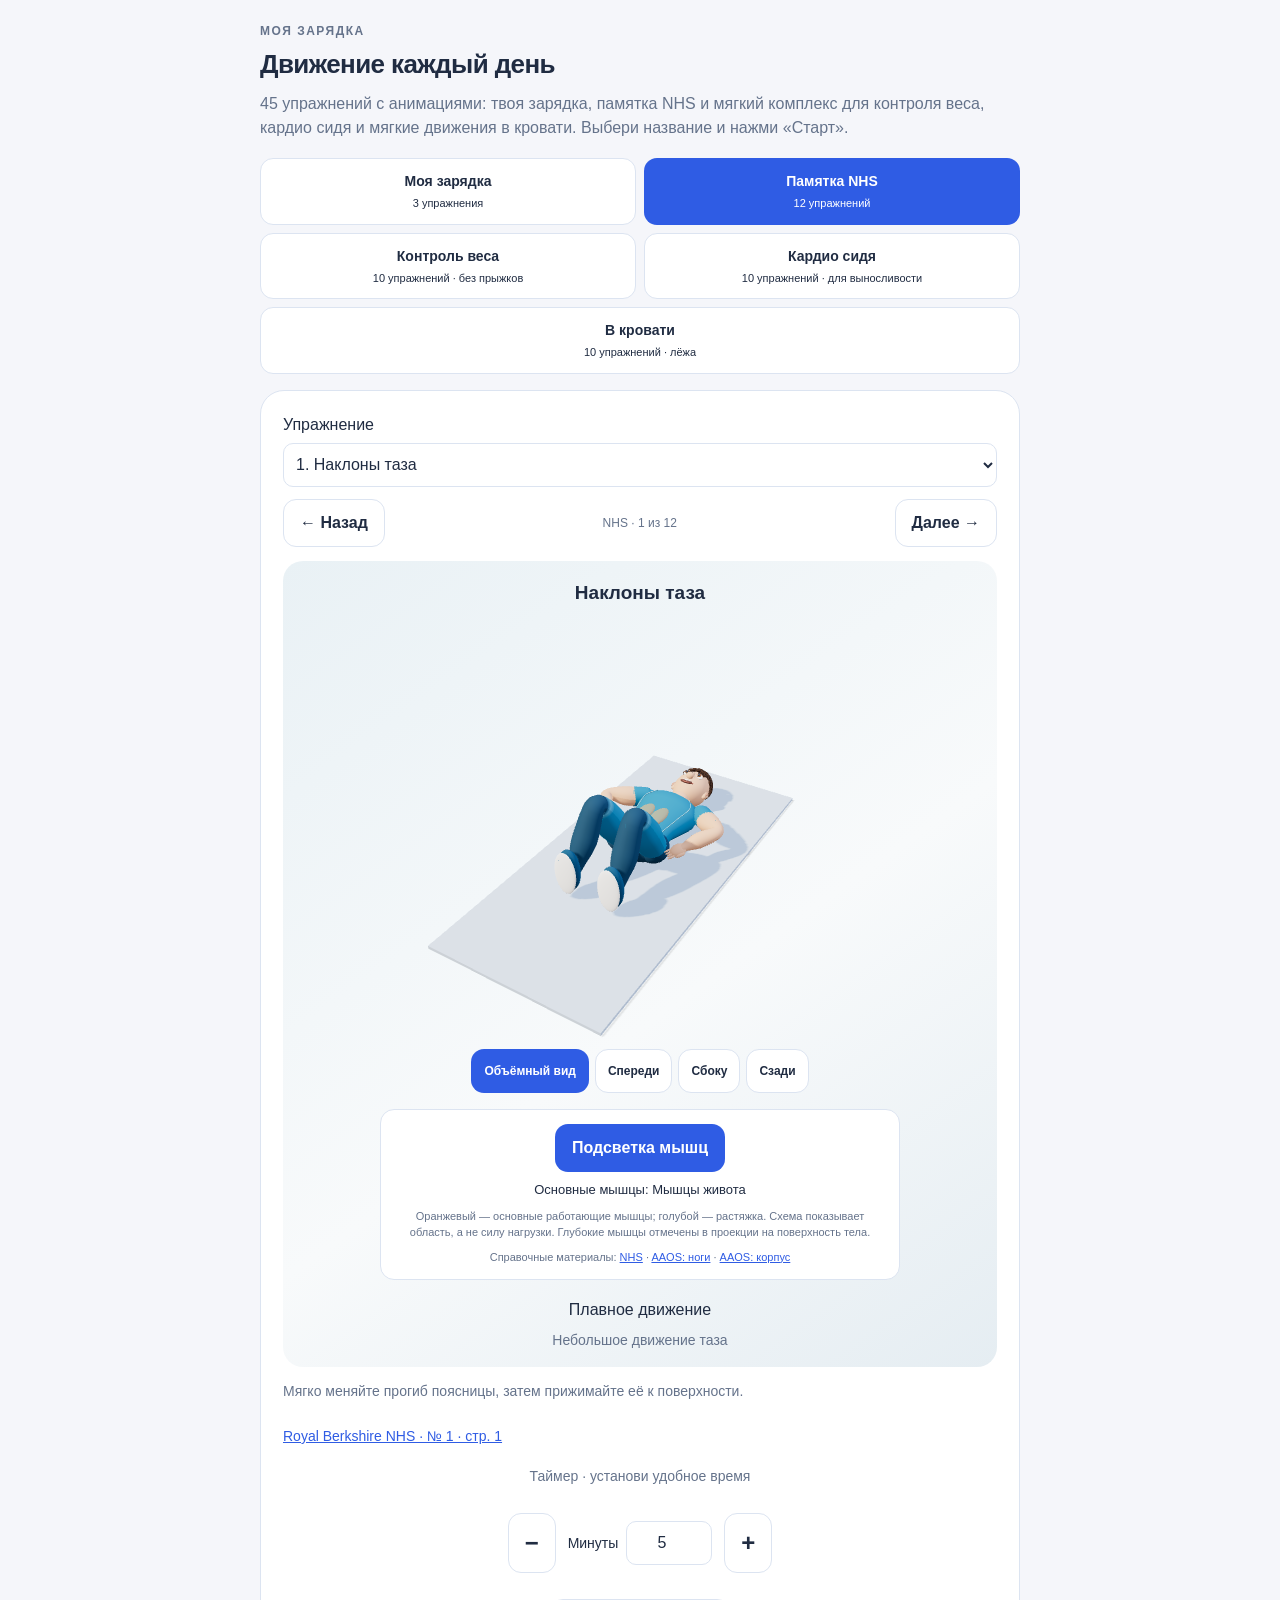
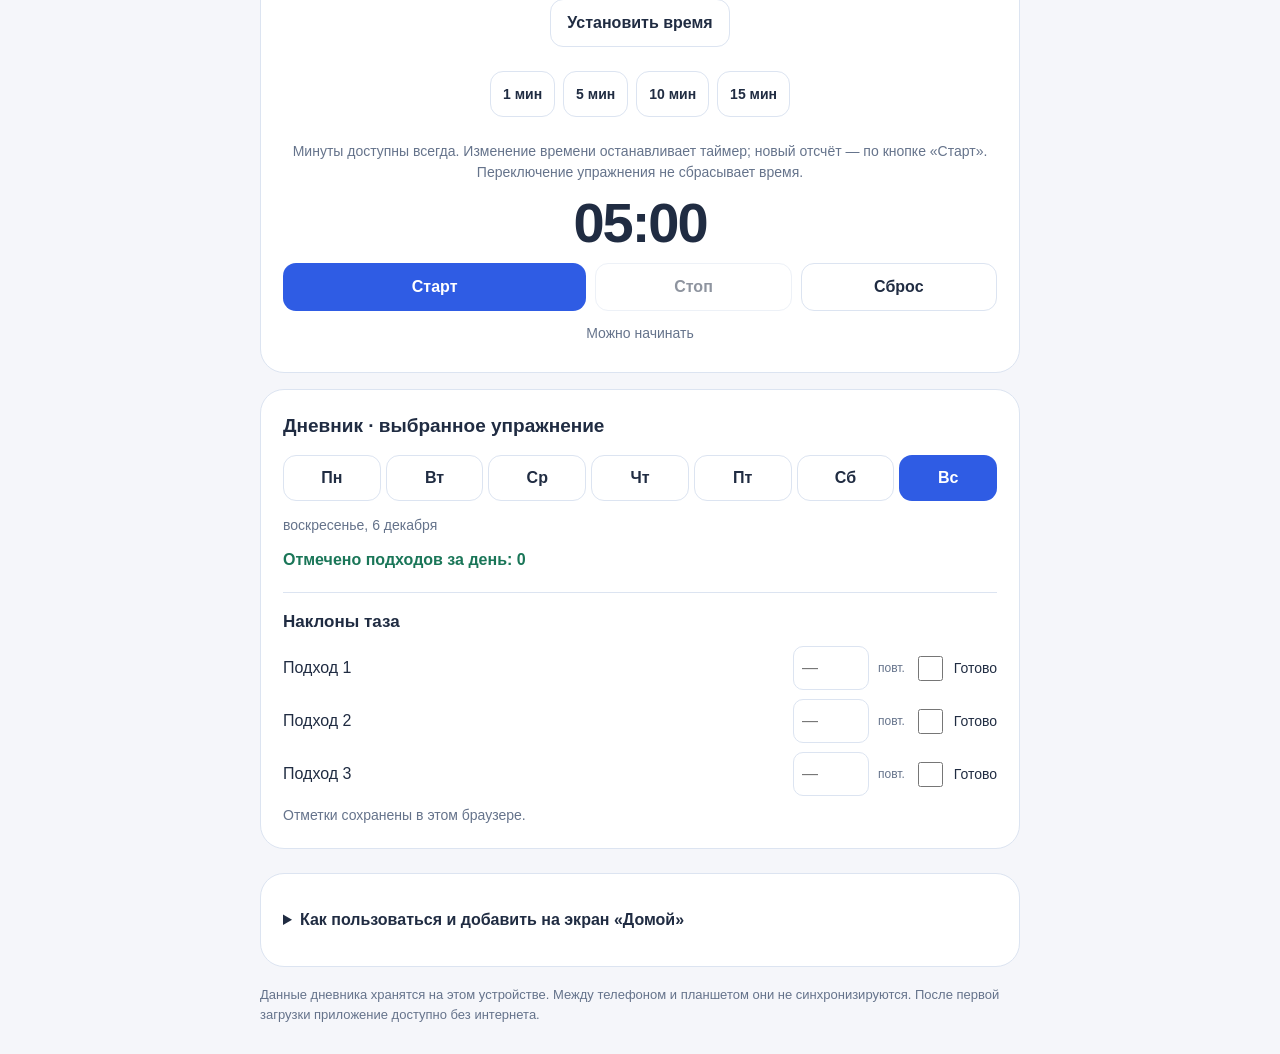
==== commit 4ef1a0f8: "Style the 3D trainer with curly hair, expressive face and athletic blue sportswear" ====
--- a/index.html
+++ b/index.html
@@ -1,5 +1,5 @@
 <!doctype html>
-<html lang="ru"><head><meta charset="utf-8"><meta name="viewport" content="width=device-width,initial-scale=1,viewport-fit=cover"><meta name="theme-color" content="#2f5ce4"><meta name="apple-mobile-web-app-capable" content="yes"><meta name="apple-mobile-web-app-title" content="Зарядка"><meta name="apple-mobile-web-app-status-bar-style" content="default"><meta name="description" content="Личный дневник зарядки с анимациями упражнений, таймером и отметками подходов."><title>Моя зарядка</title><link rel="stylesheet" href="./style.css?v=13"><link rel="manifest" href="./manifest.webmanifest"><link rel="apple-touch-icon" href="./assets/apple-touch-icon.png"><link rel="icon" href="./assets/icon-192.png"></head><body><main>
+<html lang="ru"><head><meta charset="utf-8"><meta name="viewport" content="width=device-width,initial-scale=1,viewport-fit=cover"><meta name="theme-color" content="#2f5ce4"><meta name="apple-mobile-web-app-capable" content="yes"><meta name="apple-mobile-web-app-title" content="Зарядка"><meta name="apple-mobile-web-app-status-bar-style" content="default"><meta name="description" content="Личный дневник зарядки с анимациями упражнений, таймером и отметками подходов."><title>Моя зарядка</title><link rel="stylesheet" href="./style.css?v=14"><link rel="manifest" href="./manifest.webmanifest"><link rel="apple-touch-icon" href="./assets/apple-touch-icon.png"><link rel="icon" href="./assets/icon-192.png"></head><body><main>
 <div id="morning-workout-animated">
   <section data-screen="workout">
     <div class="viz-row" style="justify-content:space-between">
@@ -64,6 +64,6 @@
   </section>
 </div>
 
-<noscript>Для анимации и дневника включи JavaScript в Safari.</noscript></main><script src="./exercises.js?v=13"></script><script src="./poses.js?v=13"></script><script src="./app.js?v=13"></script><script type="module" src="./trainer3d.js?v=13"></script></body></html>
+<noscript>Для анимации и дневника включи JavaScript в Safari.</noscript></main><script src="./exercises.js?v=14"></script><script src="./poses.js?v=14"></script><script src="./app.js?v=14"></script><script type="module" src="./trainer3d.js?v=14"></script></body></html>
 
 
--- a/style.css
+++ b/style.css
@@ -16,3 +16,5 @@
 
 
 .muscle-panel{max-width:520px;margin:12px auto 18px;padding:14px;border:1px solid var(--border);border-radius:14px;background:var(--card);text-align:center}.muscle-panel p{margin-top:8px;font-size:13px}.muscle-panel .text-small{font-size:11px;line-height:1.5}
+
+.movement-stage{background:linear-gradient(145deg,#e9f1f5 0%,#f8fafb 55%,#e5edf2 100%)}
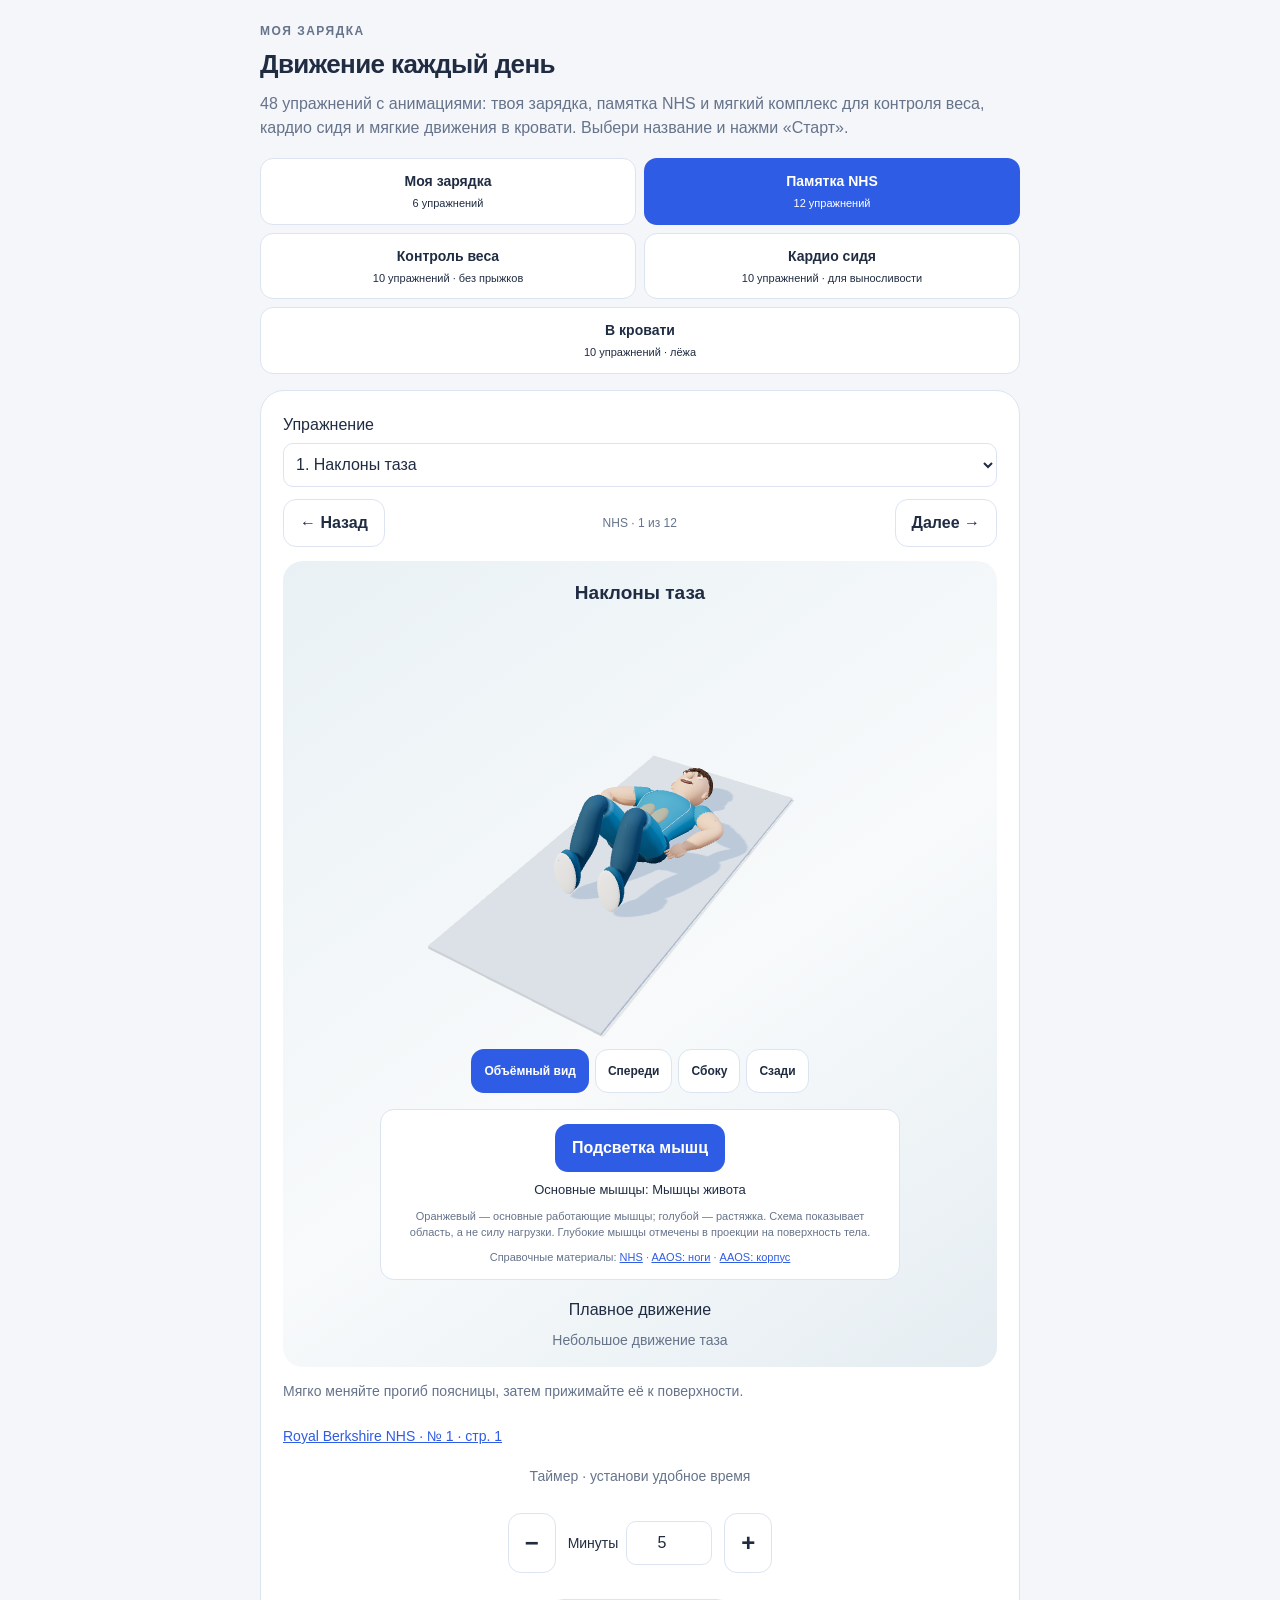
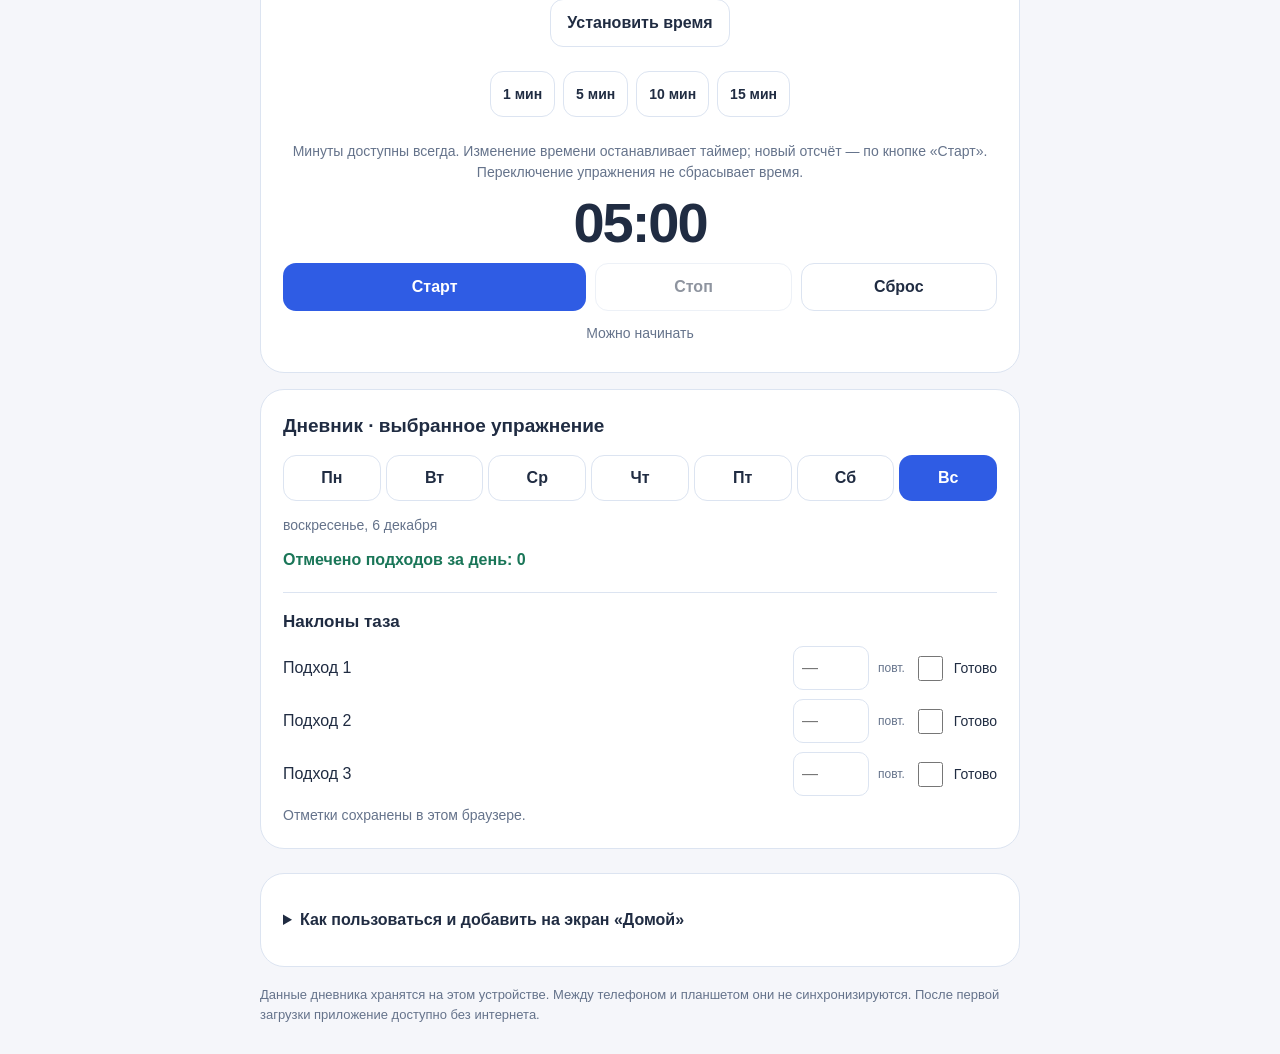
==== commit 1af5f937: "Add three supported wrist and foot exercises with SVG and 3D motion" ====
--- a/index.html
+++ b/index.html
@@ -1,14 +1,14 @@
 <!doctype html>
-<html lang="ru"><head><meta charset="utf-8"><meta name="viewport" content="width=device-width,initial-scale=1,viewport-fit=cover"><meta name="theme-color" content="#2f5ce4"><meta name="apple-mobile-web-app-capable" content="yes"><meta name="apple-mobile-web-app-title" content="Зарядка"><meta name="apple-mobile-web-app-status-bar-style" content="default"><meta name="description" content="Личный дневник зарядки с анимациями упражнений, таймером и отметками подходов."><title>Моя зарядка</title><link rel="stylesheet" href="./style.css?v=14"><link rel="manifest" href="./manifest.webmanifest"><link rel="apple-touch-icon" href="./assets/apple-touch-icon.png"><link rel="icon" href="./assets/icon-192.png"></head><body><main>
+<html lang="ru"><head><meta charset="utf-8"><meta name="viewport" content="width=device-width,initial-scale=1,viewport-fit=cover"><meta name="theme-color" content="#2f5ce4"><meta name="apple-mobile-web-app-capable" content="yes"><meta name="apple-mobile-web-app-title" content="Зарядка"><meta name="apple-mobile-web-app-status-bar-style" content="default"><meta name="description" content="Личный дневник зарядки с анимациями упражнений, таймером и отметками подходов."><title>Моя зарядка</title><link rel="stylesheet" href="./style.css?v=15"><link rel="manifest" href="./manifest.webmanifest"><link rel="apple-touch-icon" href="./assets/apple-touch-icon.png"><link rel="icon" href="./assets/icon-192.png"></head><body><main>
 <div id="morning-workout-animated">
   <section data-screen="workout">
     <div class="viz-row" style="justify-content:space-between">
       <div><div class="eyebrow">Моя зарядка</div><h2>Движение каждый день</h2></div>
       
     </div>
-    <p class="intro">45 упражнений с анимациями: твоя зарядка, памятка NHS и мягкий комплекс для контроля веса, кардио сидя и мягкие движения в кровати. Выбери название и нажми «Старт».</p>
+    <p class="intro">48 упражнений с анимациями: твоя зарядка, памятка NHS и мягкий комплекс для контроля веса, кардио сидя и мягкие движения в кровати. Выбери название и нажми «Старт».</p>
     <nav class="block-picker" aria-label="Блоки упражнений">
-      <button type="button" class="btn" data-action="group-personal">Моя зарядка <small>3 упражнения</small></button>
+      <button type="button" class="btn" data-action="group-personal">Моя зарядка <small>6 упражнений</small></button>
       <button type="button" class="btn" data-action="group-nhs">Памятка NHS <small>12 упражнений</small></button>
       <button type="button" class="btn" data-action="group-weight">Контроль веса <small>10 упражнений · без прыжков</small></button>
       <button type="button" class="btn" data-action="group-cardio">Кардио сидя <small>10 упражнений · для выносливости</small></button>
@@ -64,6 +64,6 @@
   </section>
 </div>
 
-<noscript>Для анимации и дневника включи JavaScript в Safari.</noscript></main><script src="./exercises.js?v=14"></script><script src="./poses.js?v=14"></script><script src="./app.js?v=14"></script><script type="module" src="./trainer3d.js?v=14"></script></body></html>
+<noscript>Для анимации и дневника включи JavaScript в Safari.</noscript></main><script src="./exercises.js?v=15"></script><script src="./poses.js?v=15"></script><script src="./app.js?v=15"></script><script type="module" src="./trainer3d.js?v=15"></script></body></html>
 
 
